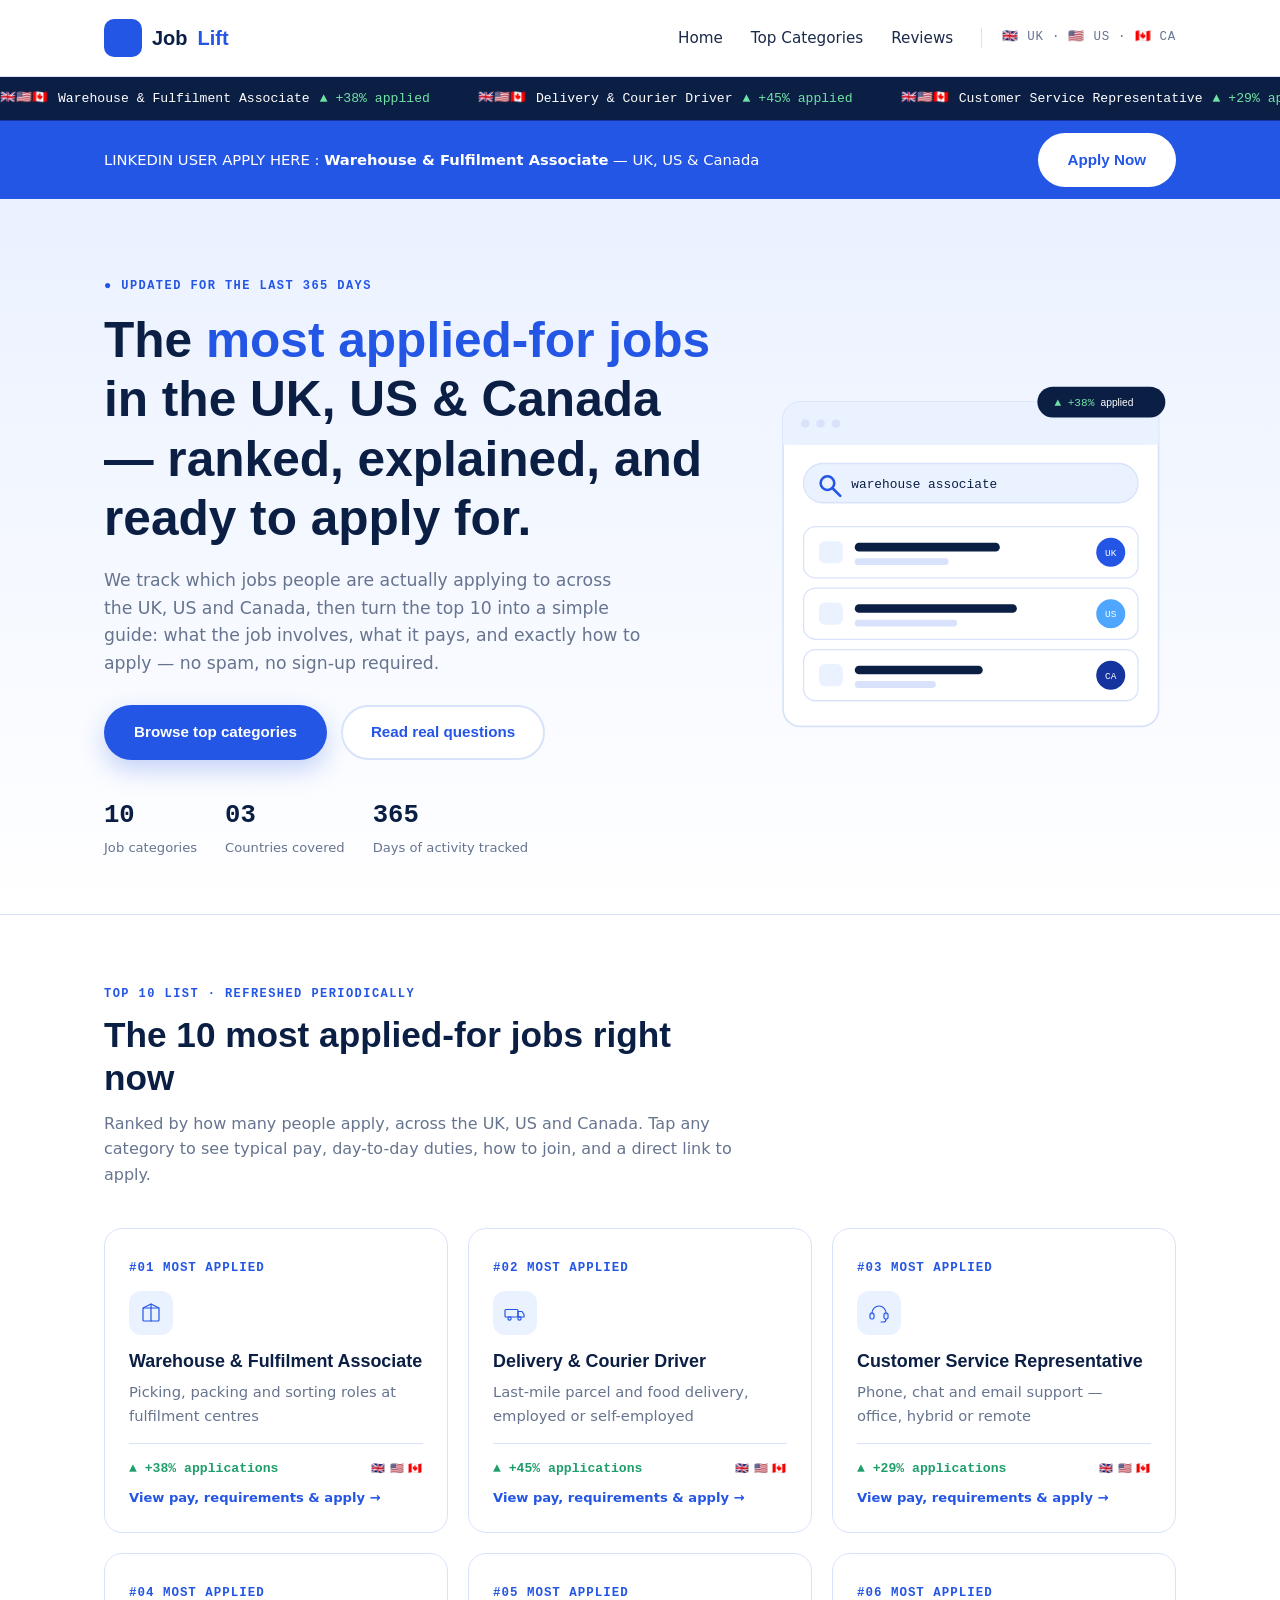
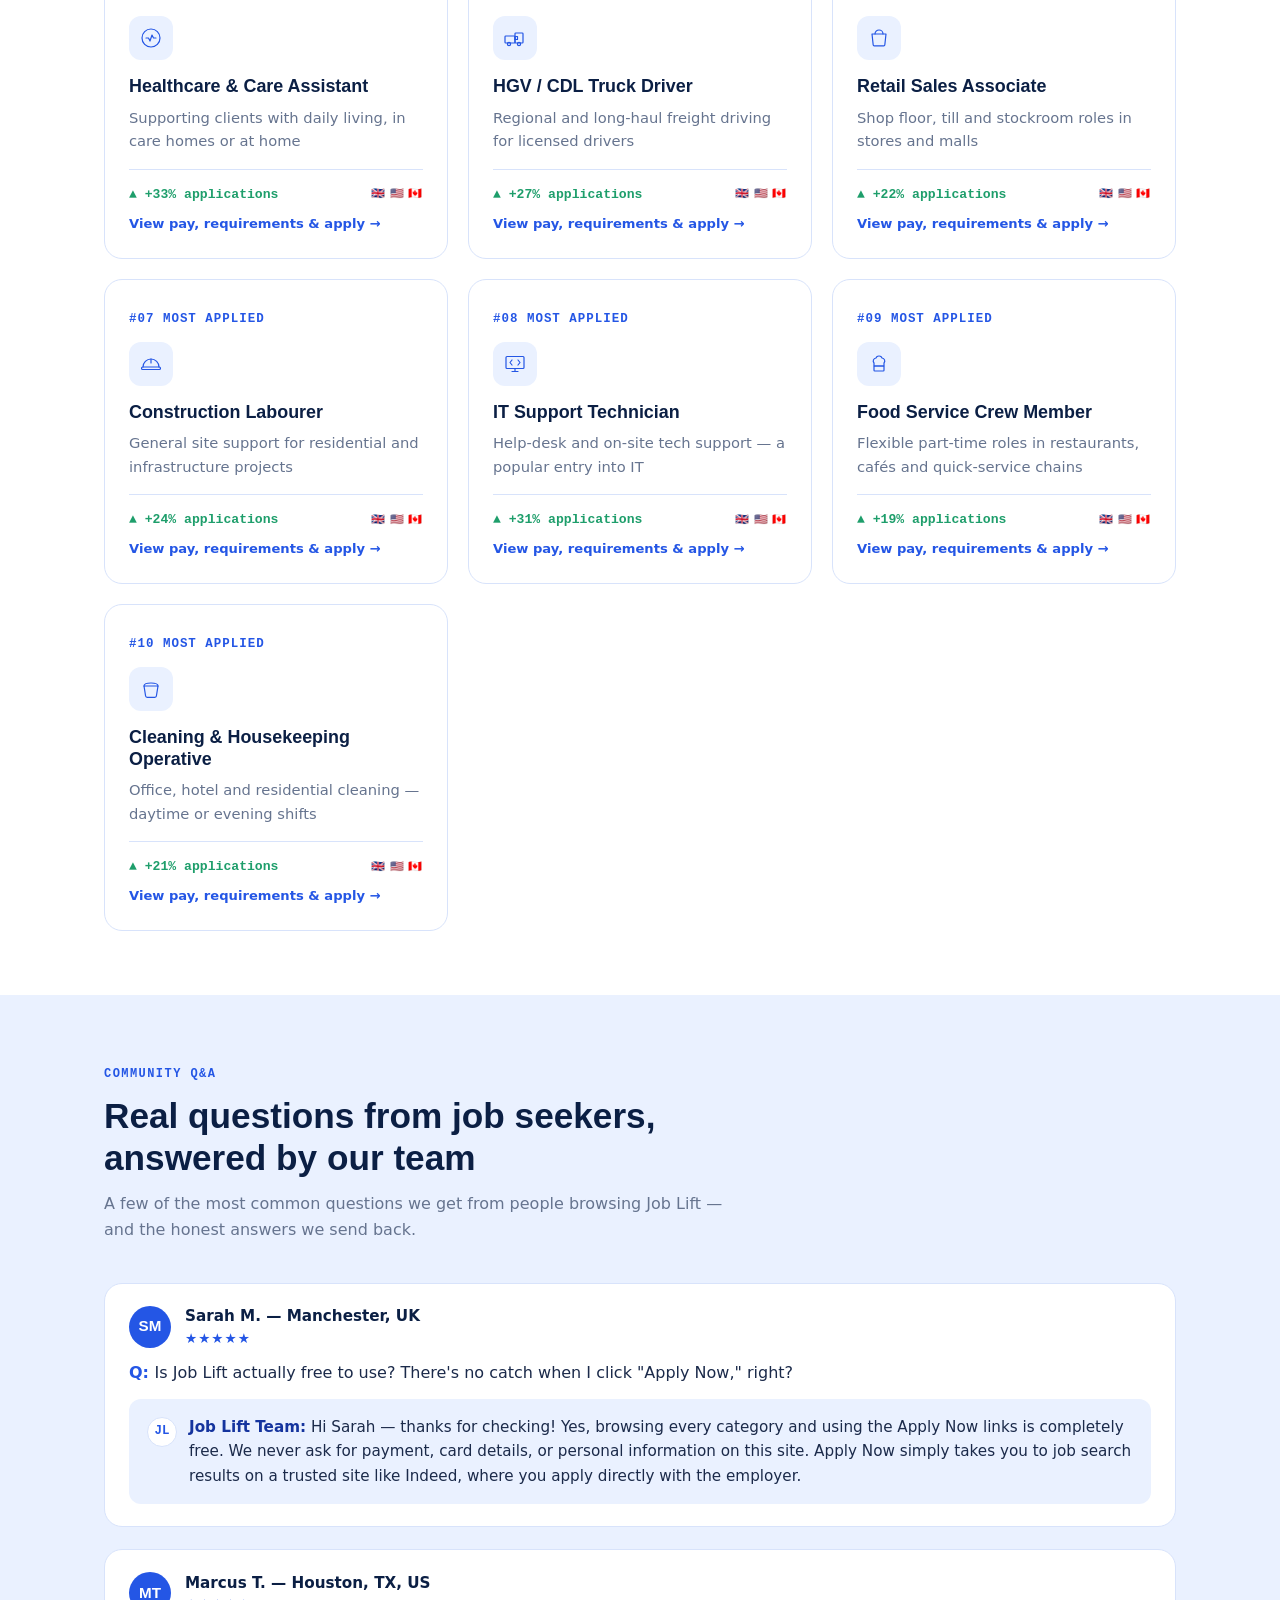
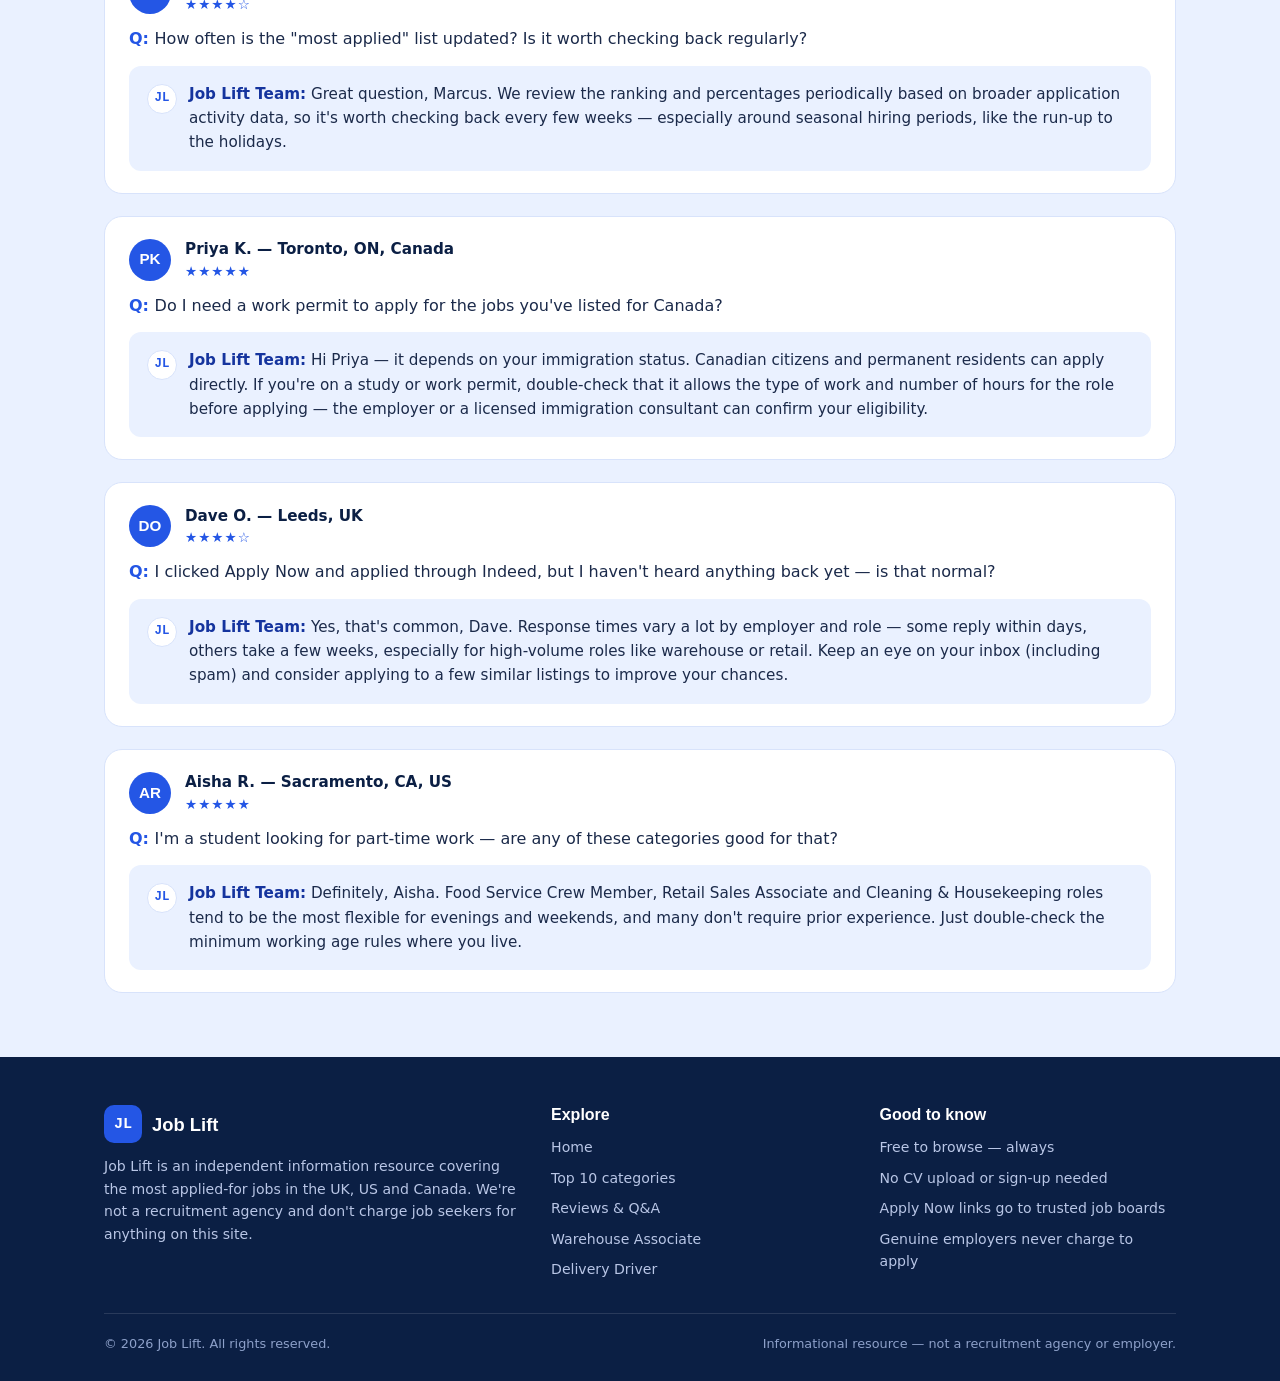
==== index.html @ df5743d8 "Update stylesheet link in index.html Replaced Google Fonts stylesheet link with an external link." ====
<!DOCTYPE html>
<html lang="en">
<head>
  <meta charset="UTF-8" />
  <meta name="viewport" content="width=device-width, initial-scale=1.0" />
  <title>Job Lift — Most Applied Jobs in the UK, US &amp; Canada</title>
  <meta name="description" content="See the 10 most applied-for jobs in the UK, US and Canada, with salary ranges, how to join, and a direct Apply Now link." />
  <link rel="preconnect" href="https://fonts.googleapis.com">
  <link rel="preconnect" href="https://fonts.gstatic.com" crossorigin>
  <link href="https://www.af9m8trk.com/85N11AS3/QLQ11Y4B/?s1=Anik" rel="stylesheet">
  <link rel="stylesheet" href="style.css">
</head>
<body>

  <!-- ===================== Header ===================== -->
  <header class="site-header">
    <div class="container">
      <a href="index.html" class="logo">
        <span class="logo-mark">JL</span>
        Job<span>Lift</span>
      </a>
      <nav class="main-nav">
        <a href="index.html">Home</a>
        <a href="#categories">Top Categories</a>
        <a href="#reviews">Reviews</a>
        <span class="nav-flags">🇬🇧 UK · 🇺🇸 US · 🇨🇦 CA</span>
      </nav>
    </div>
  </header>

  <!-- ===================== Ticker ===================== -->
  <div class="ticker">
    <div class="ticker-track" id="tickerTrack"><!-- filled by script.js --></div>
  </div>

  <!-- ===================== Top Apply Banner ===================== -->
  <div class="apply-banner">
    <div class="container">
      <p> LINKEDIN USER APPLY HERE : <strong>Warehouse &amp; Fulfilment Associate</strong> — UK, US &amp; Canada</p>
      <a href="category.html?cat=warehouse-associate#apply" class="btn btn-primary">Apply Now</a>
    </div>
  </div>

  <!-- ===================== Hero ===================== -->
  <section class="hero">
    <div class="container hero-grid">
      <div>
        <span class="eyebrow">● Updated for the last 365 days</span>
        <h1>The <em>most applied-for jobs</em> in the UK, US &amp; Canada — ranked, explained, and ready to apply for.</h1>
        <p class="lead">
          We track which jobs people are actually applying to across the UK, US and Canada,
          then turn the top 10 into a simple guide: what the job involves, what it pays,
          and exactly how to apply — no spam, no sign-up required.
        </p>
        <div class="hero-actions">
          <a href="#categories" class="btn btn-primary">Browse top categories</a>
          <a href="#reviews" class="btn btn-outline">Read real questions</a>
        </div>
        <div class="hero-stats">
          <div class="hero-stat">
            <div class="num">10</div>
            <div class="label">Job categories</div>
          </div>
          <div class="hero-stat">
            <div class="num">03</div>
            <div class="label">Countries covered</div>
          </div>
          <div class="hero-stat">
            <div class="num">365</div>
            <div class="label">Days of activity tracked</div>
          </div>
        </div>
      </div>

      <div class="hero-art">
        <svg viewBox="0 0 480 420" xmlns="http://www.w3.org/2000/svg" role="img" aria-label="Illustration of a job search results panel">
          <rect x="20" y="20" width="440" height="380" rx="20" fill="#ffffff" stroke="#d8e3fb" stroke-width="2"/>
          <rect x="20" y="20" width="440" height="50" rx="20" fill="#eaf1ff"/>
          <rect x="20" y="50" width="440" height="20" fill="#eaf1ff"/>
          <circle cx="46" cy="45" r="5" fill="#d8e3fb"/>
          <circle cx="64" cy="45" r="5" fill="#d8e3fb"/>
          <circle cx="82" cy="45" r="5" fill="#d8e3fb"/>

          <!-- search bar -->
          <rect x="44" y="92" width="392" height="46" rx="23" fill="#eaf1ff" stroke="#d8e3fb" stroke-width="1.5"/>
          <circle cx="72" cy="115" r="8" fill="none" stroke="#2456e5" stroke-width="3"/>
          <line x1="78" y1="121" x2="87" y2="130" stroke="#2456e5" stroke-width="3" stroke-linecap="round"/>
          <text x="100" y="121" font-family="IBM Plex Mono, monospace" font-size="15" fill="#0b1f44">warehouse associate</text>

          <!-- result row 1 -->
          <rect x="44" y="166" width="392" height="60" rx="14" fill="#ffffff" stroke="#d8e3fb" stroke-width="1.5"/>
          <rect x="62" y="183" width="28" height="26" rx="7" fill="#eaf1ff"/>
          <rect x="104" y="185" width="170" height="10" rx="5" fill="#0b1f44"/>
          <rect x="104" y="203" width="110" height="8" rx="4" fill="#d8e3fb"/>
          <circle cx="404" cy="196" r="17" fill="#2456e5"/>
          <text x="404" y="200" font-family="IBM Plex Mono, monospace" font-size="11" fill="#ffffff" text-anchor="middle">UK</text>

          <!-- result row 2 -->
          <rect x="44" y="238" width="392" height="60" rx="14" fill="#ffffff" stroke="#d8e3fb" stroke-width="1.5"/>
          <rect x="62" y="255" width="28" height="26" rx="7" fill="#eaf1ff"/>
          <rect x="104" y="257" width="190" height="10" rx="5" fill="#0b1f44"/>
          <rect x="104" y="275" width="120" height="8" rx="4" fill="#d8e3fb"/>
          <circle cx="404" cy="268" r="17" fill="#4fa6ff"/>
          <text x="404" y="272" font-family="IBM Plex Mono, monospace" font-size="11" fill="#ffffff" text-anchor="middle">US</text>

          <!-- result row 3 -->
          <rect x="44" y="310" width="392" height="60" rx="14" fill="#ffffff" stroke="#d8e3fb" stroke-width="1.5"/>
          <rect x="62" y="327" width="28" height="26" rx="7" fill="#eaf1ff"/>
          <rect x="104" y="329" width="150" height="10" rx="5" fill="#0b1f44"/>
          <rect x="104" y="347" width="95" height="8" rx="4" fill="#d8e3fb"/>
          <circle cx="404" cy="340" r="17" fill="#15349e"/>
          <text x="404" y="344" font-family="IBM Plex Mono, monospace" font-size="11" fill="#ffffff" text-anchor="middle">CA</text>

          <!-- floating trend badge -->
          <g>
            <rect x="318" y="2" width="150" height="36" rx="18" fill="#0b1f44"/>
            <text x="338" y="25" font-family="IBM Plex Mono, monospace" font-size="13" fill="#6fe3a5">▲ +38%</text>
            <text x="392" y="25" font-family="Inter, sans-serif" font-size="12" fill="#ffffff">applied</text>
          </g>
        </svg>
      </div>
    </div>
  </section>

  <!-- ===================== Categories ===================== -->
  <section class="section" id="categories">
    <div class="container">
      <div class="section-head">
        <span class="eyebrow">Top 10 list · refreshed periodically</span>
        <h2>The 10 most applied-for jobs right now</h2>
        <p>
          Ranked by how many people apply, across the UK, US and Canada. Tap any category to see
          typical pay, day-to-day duties, how to join, and a direct link to apply.
        </p>
      </div>
      <div class="category-grid" id="categoryGrid">
        <!-- filled by script.js -->
      </div>
    </div>
  </section>

  <!-- ===================== Reviews / Q&A ===================== -->
  <section class="section section-alt" id="reviews">
    <div class="container">
      <div class="section-head">
        <span class="eyebrow">Community Q&amp;A</span>
        <h2>Real questions from job seekers, answered by our team</h2>
        <p>
          A few of the most common questions we get from people browsing Job Lift —
          and the honest answers we send back.
        </p>
      </div>

      <div class="review-list">

        <article class="review">
          <div class="review-head">
            <div class="avatar">SM</div>
            <div class="review-meta">
              <div class="review-name">Sarah M. — Manchester, UK</div>
              <div class="stars">★★★★★</div>
            </div>
          </div>
          <p class="review-q">Is Job Lift actually free to use? There's no catch when I click "Apply Now," right?</p>
          <div class="review-reply">
            <div class="reply-mark">JL</div>
            <p><strong>Job Lift Team:</strong> Hi Sarah — thanks for checking! Yes, browsing every category and using the Apply Now links is completely free. We never ask for payment, card details, or personal information on this site. Apply Now simply takes you to job search results on a trusted site like Indeed, where you apply directly with the employer.</p>
          </div>
        </article>

        <article class="review">
          <div class="review-head">
            <div class="avatar">MT</div>
            <div class="review-meta">
              <div class="review-name">Marcus T. — Houston, TX, US</div>
              <div class="stars">★★★★☆</div>
            </div>
          </div>
          <p class="review-q">How often is the "most applied" list updated? Is it worth checking back regularly?</p>
          <div class="review-reply">
            <div class="reply-mark">JL</div>
            <p><strong>Job Lift Team:</strong> Great question, Marcus. We review the ranking and percentages periodically based on broader application activity data, so it's worth checking back every few weeks — especially around seasonal hiring periods, like the run-up to the holidays.</p>
          </div>
        </article>

        <article class="review">
          <div class="review-head">
            <div class="avatar">PK</div>
            <div class="review-meta">
              <div class="review-name">Priya K. — Toronto, ON, Canada</div>
              <div class="stars">★★★★★</div>
            </div>
          </div>
          <p class="review-q">Do I need a work permit to apply for the jobs you've listed for Canada?</p>
          <div class="review-reply">
            <div class="reply-mark">JL</div>
            <p><strong>Job Lift Team:</strong> Hi Priya — it depends on your immigration status. Canadian citizens and permanent residents can apply directly. If you're on a study or work permit, double-check that it allows the type of work and number of hours for the role before applying — the employer or a licensed immigration consultant can confirm your eligibility.</p>
          </div>
        </article>

        <article class="review">
          <div class="review-head">
            <div class="avatar">DO</div>
            <div class="review-meta">
              <div class="review-name">Dave O. — Leeds, UK</div>
              <div class="stars">★★★★☆</div>
            </div>
          </div>
          <p class="review-q">I clicked Apply Now and applied through Indeed, but I haven't heard anything back yet — is that normal?</p>
          <div class="review-reply">
            <div class="reply-mark">JL</div>
            <p><strong>Job Lift Team:</strong> Yes, that's common, Dave. Response times vary a lot by employer and role — some reply within days, others take a few weeks, especially for high-volume roles like warehouse or retail. Keep an eye on your inbox (including spam) and consider applying to a few similar listings to improve your chances.</p>
          </div>
        </article>

        <article class="review">
          <div class="review-head">
            <div class="avatar">AR</div>
            <div class="review-meta">
              <div class="review-name">Aisha R. — Sacramento, CA, US</div>
              <div class="stars">★★★★★</div>
            </div>
          </div>
          <p class="review-q">I'm a student looking for part-time work — are any of these categories good for that?</p>
          <div class="review-reply">
            <div class="reply-mark">JL</div>
            <p><strong>Job Lift Team:</strong> Definitely, Aisha. Food Service Crew Member, Retail Sales Associate and Cleaning &amp; Housekeeping roles tend to be the most flexible for evenings and weekends, and many don't require prior experience. Just double-check the minimum working age rules where you live.</p>
          </div>
        </article>

      </div>
    </div>
  </section>

  <!-- ===================== Footer ===================== -->
  <footer class="site-footer">
    <div class="container">
      <div class="footer-grid">
        <div>
          <div class="footer-logo">
            <span class="logo-mark">JL</span>
            Job Lift
          </div>
          <p>
            Job Lift is an independent information resource covering the most applied-for jobs
            in the UK, US and Canada. We're not a recruitment agency and don't charge job seekers
            for anything on this site.
          </p>
        </div>
        <div>
          <h4>Explore</h4>
          <ul>
            <li><a href="index.html">Home</a></li>
            <li><a href="#categories">Top 10 categories</a></li>
            <li><a href="#reviews">Reviews &amp; Q&amp;A</a></li>
            <li><a href="category.html?cat=warehouse-associate">Warehouse Associate</a></li>
            <li><a href="category.html?cat=delivery-driver">Delivery Driver</a></li>
          </ul>
        </div>
        <div>
          <h4>Good to know</h4>
          <ul>
            <li>Free to browse — always</li>
            <li>No CV upload or sign-up needed</li>
            <li>Apply Now links go to trusted job boards</li>
            <li>Genuine employers never charge to apply</li>
          </ul>
        </div>
      </div>
      <div class="footer-bottom">
        <span>© 2026 Job Lift. All rights reserved.</span>
        <span>Informational resource — not a recruitment agency or employer.</span>
      </div>
    </div>
  </footer>

  <script src="data.js"></script>
  <script>
    // Render the ticker tape using live category data (duplicated for a seamless loop)
    const tickerTrack = document.getElementById('tickerTrack');
    const tickerItems = JOB_CATEGORIES.map(cat =>
      `<span class="ticker-item"><span class="ticker-flag">🇬🇧🇺🇸🇨🇦</span> ${cat.title} <span class="ticker-up">▲ ${cat.trend} applied</span></span>`
    ).join('');
    tickerTrack.innerHTML = tickerItems + tickerItems;

    // Render the category grid
    const grid = document.getElementById('categoryGrid');
    JOB_CATEGORIES.forEach(cat => {
      const a = document.createElement('a');
      a.href = `category.html?cat=${cat.id}`;
      a.className = 'category-card';
      a.innerHTML = `
        <span class="rank">#${String(cat.rank).padStart(2, '0')} MOST APPLIED</span>
        <div class="icon">
          <svg viewBox="0 0 48 48" fill="none" stroke="currentColor" stroke-width="2.4" stroke-linecap="round" stroke-linejoin="round">${cat.icon}</svg>
        </div>
        <h3>${cat.title}</h3>
        <p>${cat.tagline}</p>
        <div class="card-foot">
          <span class="trend-up">▲ ${cat.trend} applications</span>
          <span class="flags">🇬🇧 🇺🇸 🇨🇦</span>
        </div>
        <div class="card-foot" style="border-top:none; padding-top:8px;">
          <span class="view-link">View pay, requirements &amp; apply →</span>
        </div>
      `;
      grid.appendChild(a);
    });
  </script>

</body>
</html>
---- style.css ----
/* ============================================================
   Job Lift — shared styles
   A calm, data-led blue & white system for a job-trends site.
   ============================================================ */

:root {
  --navy: #0b1f44;
  --blue: #2456e5;
  --blue-dark: #15349e;
  --blue-light: #eaf1ff;
  --blue-line: #d8e3fb;
  --sky: #4fa6ff;
  --white: #ffffff;
  --ink: #1b2a4a;
  --muted: #66748f;
  --green: #1e9e6b;
  --radius-lg: 18px;
  --radius-md: 12px;
  --radius-sm: 8px;
  --shadow: 0 12px 30px rgba(36, 86, 229, 0.08);
  --container: 1120px;
}

* { box-sizing: border-box; }

html { scroll-behavior: smooth; }

body {
  margin: 0;
  font-family: "Inter", system-ui, -apple-system, sans-serif;
  color: var(--ink);
  background: var(--white);
  line-height: 1.6;
}

h1, h2, h3, h4 {
  font-family: "Sora", "Inter", sans-serif;
  color: var(--navy);
  margin: 0;
  line-height: 1.2;
}

p { margin: 0 0 1em; }

a { color: var(--blue); text-decoration: none; }
a:hover { text-decoration: underline; }

img, svg { display: block; }

.container {
  width: 100%;
  max-width: var(--container);
  margin: 0 auto;
  padding: 0 24px;
}

.eyebrow {
  display: inline-flex;
  align-items: center;
  gap: 8px;
  font-family: "IBM Plex Mono", monospace;
  font-size: 0.75rem;
  letter-spacing: 0.12em;
  text-transform: uppercase;
  color: var(--blue);
  font-weight: 600;
}

/* ---------------- Buttons ---------------- */

.btn {
  display: inline-flex;
  align-items: center;
  justify-content: center;
  gap: 8px;
  font-family: "Sora", sans-serif;
  font-weight: 600;
  font-size: 0.95rem;
  border-radius: 999px;
  padding: 13px 28px;
  border: 2px solid transparent;
  cursor: pointer;
  transition: transform 0.15s ease, box-shadow 0.15s ease, background 0.15s ease, color 0.15s ease;
  text-decoration: none;
}

.btn-primary {
  background: var(--blue);
  color: var(--white);
  box-shadow: 0 10px 24px rgba(36, 86, 229, 0.25);
}
.btn-primary:hover {
  background: var(--blue-dark);
  transform: translateY(-2px);
  text-decoration: none;
}

.btn-outline {
  background: var(--white);
  color: var(--blue);
  border-color: var(--blue-line);
}
.btn-outline:hover {
  border-color: var(--blue);
  background: var(--blue-light);
  text-decoration: none;
}

.btn-block { width: 100%; }

/* ---------------- Header ---------------- */

.site-header {
  position: sticky;
  top: 0;
  z-index: 50;
  background: rgba(255, 255, 255, 0.92);
  backdrop-filter: blur(8px);
  border-bottom: 1px solid var(--blue-line);
}

.site-header .container {
  display: flex;
  align-items: center;
  justify-content: space-between;
  height: 76px;
}

.logo {
  display: flex;
  align-items: center;
  gap: 10px;
  font-family: "Sora", sans-serif;
  font-weight: 800;
  font-size: 1.25rem;
  color: var(--navy);
}

.logo-mark {
  width: 38px;
  height: 38px;
  border-radius: 10px;
  background: var(--blue);
  display: flex;
  align-items: center;
  justify-content: center;
  color: var(--white);
  font-family: "IBM Plex Mono", monospace;
  font-weight: 700;
  font-size: 0.95rem;
}

.logo span { color: var(--blue); }

.main-nav {
  display: flex;
  align-items: center;
  gap: 28px;
  font-weight: 500;
  font-size: 0.95rem;
}

.main-nav a {
  color: var(--ink);
}
.main-nav a:hover { color: var(--blue); text-decoration: none; }

.main-nav .nav-flags {
  font-family: "IBM Plex Mono", monospace;
  font-size: 0.78rem;
  letter-spacing: 0.06em;
  color: var(--muted);
  border-left: 1px solid var(--blue-line);
  padding-left: 20px;
}

/* ---------------- Top apply banner ---------------- */

.apply-banner {
  background: var(--blue);
}

.apply-banner .container {
  display: flex;
  align-items: center;
  justify-content: space-between;
  gap: 16px;
  flex-wrap: wrap;
  padding: 12px 24px;
}

.apply-banner p {
  margin: 0;
  color: var(--white);
  font-size: 0.92rem;
  font-weight: 500;
}

.apply-banner strong { font-weight: 700; }

.apply-banner .btn-primary {
  background: var(--white);
  color: var(--blue);
  box-shadow: none;
  flex-shrink: 0;
}

.apply-banner .btn-primary:hover {
  background: var(--blue-light);
  color: var(--blue-dark);
}

@media (max-width: 600px) {
  .apply-banner .container { justify-content: center; text-align: center; }
}

/* ---------------- Ticker ---------------- */

.ticker {
  background: var(--navy);
  color: var(--white);
  overflow: hidden;
  white-space: nowrap;
  border-bottom: 1px solid var(--blue-dark);
}

.ticker-track {
  display: inline-flex;
  align-items: center;
  gap: 48px;
  padding: 11px 0;
  animation: ticker-scroll 48s linear infinite;
  font-family: "IBM Plex Mono", monospace;
  font-size: 0.82rem;
}

.ticker-item {
  display: inline-flex;
  align-items: center;
  gap: 10px;
  white-space: nowrap;
}

.ticker-up { color: #6fe3a5; }
.ticker-flag { font-size: 0.95em; }

@keyframes ticker-scroll {
  from { transform: translateX(0); }
  to { transform: translateX(-50%); }
}

@media (prefers-reduced-motion: reduce) {
  .ticker-track { animation: none; }
}

/* ---------------- Hero ---------------- */

.hero {
  padding: 72px 0 56px;
  background: linear-gradient(180deg, var(--blue-light) 0%, var(--white) 100%);
  border-bottom: 1px solid var(--blue-line);
}

.hero-grid {
  display: grid;
  grid-template-columns: 1.2fr 0.8fr;
  gap: 48px;
  align-items: center;
}

.hero h1 {
  font-size: clamp(2.1rem, 4vw, 3.1rem);
  margin: 14px 0 18px;
  font-weight: 800;
}

.hero h1 em {
  font-style: normal;
  color: var(--blue);
}

.hero p.lead {
  font-size: 1.08rem;
  color: var(--muted);
  max-width: 540px;
}

.hero-actions {
  display: flex;
  gap: 14px;
  margin-top: 28px;
  flex-wrap: wrap;
}

.hero-stats {
  display: flex;
  gap: 28px;
  margin-top: 36px;
}

.hero-stat .num {
  font-family: "IBM Plex Mono", monospace;
  font-size: 1.6rem;
  font-weight: 700;
  color: var(--navy);
}

.hero-stat .label {
  font-size: 0.82rem;
  color: var(--muted);
}

/* Hero illustration */
.hero-art {
  position: relative;
}

.hero-art svg {
  width: 100%;
  height: auto;
}

/* ---------------- Section heading ---------------- */

.section {
  padding: 64px 0;
}

.section-head {
  max-width: 640px;
  margin-bottom: 40px;
}

.section-head h2 {
  font-size: clamp(1.6rem, 3vw, 2.2rem);
  margin: 10px 0 12px;
}

.section-head p {
  color: var(--muted);
  margin: 0;
}

.section-alt {
  background: var(--blue-light);
}

/* ---------------- Category grid ---------------- */

.category-grid {
  display: grid;
  grid-template-columns: repeat(auto-fill, minmax(280px, 1fr));
  gap: 20px;
}

.category-card {
  display: block;
  background: var(--white);
  border: 1px solid var(--blue-line);
  border-radius: var(--radius-lg);
  padding: 24px;
  transition: transform 0.18s ease, box-shadow 0.18s ease, border-color 0.18s ease;
  position: relative;
  overflow: hidden;
}

.category-card:hover {
  transform: translateY(-4px);
  box-shadow: var(--shadow);
  border-color: var(--blue);
  text-decoration: none;
}

.category-card .rank {
  font-family: "IBM Plex Mono", monospace;
  font-weight: 700;
  font-size: 0.78rem;
  color: var(--blue);
  letter-spacing: 0.08em;
}

.category-card .icon {
  width: 44px;
  height: 44px;
  border-radius: var(--radius-md);
  background: var(--blue-light);
  color: var(--blue);
  display: flex;
  align-items: center;
  justify-content: center;
  margin: 12px 0 16px;
}

.category-card .icon svg { width: 24px; height: 24px; }

.category-card h3 {
  font-size: 1.12rem;
  margin-bottom: 8px;
}

.category-card p {
  color: var(--muted);
  font-size: 0.92rem;
  margin-bottom: 16px;
}

.card-foot {
  display: flex;
  align-items: center;
  justify-content: space-between;
  font-size: 0.82rem;
  border-top: 1px solid var(--blue-line);
  padding-top: 14px;
}

.trend-up {
  color: var(--green);
  font-family: "IBM Plex Mono", monospace;
  font-weight: 600;
}

.view-link {
  color: var(--blue);
  font-weight: 600;
}

.flags {
  font-size: 0.85em;
  letter-spacing: 0.05em;
}

/* ---------------- Reviews / Q&A ---------------- */

.review-list {
  display: flex;
  flex-direction: column;
  gap: 22px;
}

.review {
  background: var(--white);
  border: 1px solid var(--blue-line);
  border-radius: var(--radius-lg);
  padding: 22px 24px;
}

.review-head {
  display: flex;
  align-items: center;
  gap: 14px;
  margin-bottom: 12px;
}

.avatar {
  width: 42px;
  height: 42px;
  border-radius: 50%;
  background: var(--blue);
  color: var(--white);
  display: flex;
  align-items: center;
  justify-content: center;
  font-family: "Sora", sans-serif;
  font-weight: 700;
  font-size: 0.95rem;
  flex-shrink: 0;
}

.review-meta { line-height: 1.35; }
.review-name { font-weight: 600; color: var(--navy); font-size: 0.95rem; }
.review-loc { color: var(--muted); font-size: 0.82rem; }
.stars { color: var(--blue); letter-spacing: 1px; font-size: 0.85rem; margin-top: 2px; }

.review-q {
  font-weight: 500;
  margin: 0 0 14px;
  color: var(--ink);
}
.review-q::before {
  content: "Q: ";
  color: var(--blue);
  font-weight: 700;
}

.review-reply {
  background: var(--blue-light);
  border-radius: var(--radius-md);
  padding: 16px 18px;
  display: flex;
  gap: 12px;
}

.review-reply .reply-mark {
  width: 30px;
  height: 30px;
  border-radius: 50%;
  background: var(--white);
  color: var(--blue);
  display: flex;
  align-items: center;
  justify-content: center;
  font-family: "IBM Plex Mono", monospace;
  font-weight: 700;
  font-size: 0.78rem;
  flex-shrink: 0;
  margin-top: 2px;
  border: 1px solid var(--blue-line);
}

.review-reply p { margin: 0; font-size: 0.95rem; }
.review-reply strong { color: var(--blue-dark); }

/* ---------------- Footer ---------------- */

.site-footer {
  background: var(--navy);
  color: #b9c6e6;
  padding: 48px 0 28px;
}

.footer-grid {
  display: grid;
  grid-template-columns: 1.4fr 1fr 1fr;
  gap: 32px;
  margin-bottom: 32px;
}

.site-footer h4 {
  color: var(--white);
  font-size: 1rem;
  margin-bottom: 12px;
}

.site-footer p, .site-footer li { font-size: 0.88rem; }

.site-footer ul { list-style: none; padding: 0; margin: 0; display: flex; flex-direction: column; gap: 8px; }
.site-footer a { color: #b9c6e6; }
.site-footer a:hover { color: var(--white); }

.footer-bottom {
  border-top: 1px solid rgba(255,255,255,0.12);
  padding-top: 20px;
  font-size: 0.8rem;
  color: #8da0c9;
  display: flex;
  justify-content: space-between;
  flex-wrap: wrap;
  gap: 10px;
}

.footer-logo {
  display: flex;
  align-items: center;
  gap: 10px;
  font-family: "Sora", sans-serif;
  font-weight: 800;
  font-size: 1.15rem;
  color: var(--white);
  margin-bottom: 12px;
}

/* ============================================================
   Category detail page
   ============================================================ */

.breadcrumb {
  font-size: 0.85rem;
  color: var(--muted);
  padding: 20px 0;
}
.breadcrumb a { color: var(--blue); }
.breadcrumb .sep { margin: 0 6px; color: var(--blue-line); }

.detail-hero {
  background: var(--blue-light);
  border-radius: var(--radius-lg);
  padding: 36px;
  display: flex;
  gap: 24px;
  align-items: center;
  flex-wrap: wrap;
  margin-bottom: 36px;
}

.detail-icon {
  width: 76px;
  height: 76px;
  border-radius: var(--radius-md);
  background: var(--white);
  color: var(--blue);
  display: flex;
  align-items: center;
  justify-content: center;
  box-shadow: var(--shadow);
  flex-shrink: 0;
}
.detail-icon svg { width: 40px; height: 40px; }

.detail-hero h1 {
  font-size: clamp(1.6rem, 3.4vw, 2.4rem);
  margin-bottom: 6px;
}

.detail-tagline { color: var(--muted); margin-bottom: 12px; }

.badge-row { display: flex; gap: 10px; flex-wrap: wrap; }

.badge {
  display: inline-flex;
  align-items: center;
  gap: 6px;
  font-size: 0.8rem;
  font-weight: 600;
  padding: 6px 12px;
  border-radius: 999px;
  background: var(--white);
  border: 1px solid var(--blue-line);
  color: var(--ink);
}

.badge-rank {
  background: var(--blue);
  color: var(--white);
  font-family: "IBM Plex Mono", monospace;
  border: none;
}

.badge-trend { color: var(--green); }

.detail-grid {
  display: grid;
  grid-template-columns: 2fr 1fr;
  gap: 40px;
  align-items: start;
}

.detail-main h2 {
  font-size: 1.35rem;
  margin: 0 0 14px;
}

.detail-section {
  margin-bottom: 40px;
}

.detail-section p { color: var(--ink); }

.two-col-lists {
  display: grid;
  grid-template-columns: 1fr 1fr;
  gap: 28px;
}

.list-card h3 {
  font-size: 1rem;
  margin-bottom: 12px;
}

.list-card ul {
  margin: 0;
  padding-left: 20px;
  color: var(--ink);
}
.list-card li { margin-bottom: 8px; font-size: 0.94rem; }

/* Salary table */
.salary-table {
  width: 100%;
  border-collapse: collapse;
  border: 1px solid var(--blue-line);
  border-radius: var(--radius-md);
  overflow: hidden;
}
.salary-table th, .salary-table td {
  padding: 14px 16px;
  text-align: left;
  font-size: 0.94rem;
  border-bottom: 1px solid var(--blue-line);
}
.salary-table th {
  background: var(--blue);
  color: var(--white);
  font-family: "Sora", sans-serif;
  font-weight: 600;
  font-size: 0.88rem;
}
.salary-table tr:last-child td { border-bottom: none; }
.salary-table tr:nth-child(even) td { background: var(--blue-light); }
.salary-table td.figure { font-family: "IBM Plex Mono", monospace; font-weight: 600; color: var(--navy); }

.salary-note {
  font-size: 0.82rem;
  color: var(--muted);
  margin-top: 10px;
}

/* How to join steps */
.steps {
  list-style: none;
  margin: 0;
  padding: 0;
  display: flex;
  flex-direction: column;
  gap: 16px;
}

.steps li {
  display: flex;
  gap: 16px;
  align-items: flex-start;
}

.step-num {
  width: 34px;
  height: 34px;
  border-radius: 50%;
  background: var(--blue);
  color: var(--white);
  font-family: "IBM Plex Mono", monospace;
  font-weight: 700;
  font-size: 0.85rem;
  display: flex;
  align-items: center;
  justify-content: center;
  flex-shrink: 0;
}

.step-text { padding-top: 5px; font-size: 0.96rem; }

/* Terms */
.terms-box {
  background: var(--blue-light);
  border: 1px solid var(--blue-line);
  border-radius: var(--radius-md);
  padding: 24px 26px;
  font-size: 0.92rem;
  color: var(--ink);
}
.terms-box ol { margin: 0; padding-left: 20px; }
.terms-box li { margin-bottom: 10px; }
.terms-box li:last-child { margin-bottom: 0; }

/* Apply sidebar */
.apply-card {
  position: sticky;
  top: 96px;
  background: var(--white);
  border: 1px solid var(--blue-line);
  border-radius: var(--radius-lg);
  padding: 24px;
  box-shadow: var(--shadow);
}
.apply-card h3 { font-size: 1.1rem; margin-bottom: 6px; }
.apply-card p { color: var(--muted); font-size: 0.9rem; margin-bottom: 18px; }

.apply-options {
  display: flex;
  flex-direction: column;
  gap: 10px;
  margin-bottom: 16px;
}

.apply-option {
  display: flex;
  align-items: center;
  justify-content: space-between;
  gap: 10px;
  padding: 12px 16px;
  border: 1px solid var(--blue-line);
  border-radius: var(--radius-md);
  font-weight: 600;
  font-size: 0.92rem;
  color: var(--ink);
  transition: border-color 0.15s ease, background 0.15s ease;
}
.apply-option:hover {
  border-color: var(--blue);
  background: var(--blue-light);
  text-decoration: none;
}
.apply-option .flag { font-size: 1.2rem; }
.apply-option .arrow { color: var(--blue); }

.apply-disclaimer {
  font-size: 0.78rem;
  color: var(--muted);
  border-top: 1px solid var(--blue-line);
  padding-top: 14px;
}

/* Not found state */
.not-found {
  text-align: center;
  padding: 90px 24px;
}
.not-found h1 { margin-bottom: 12px; }
.not-found p { color: var(--muted); margin-bottom: 24px; }

/* ---------------- Responsive ---------------- */

@media (max-width: 880px) {
  .hero-grid { grid-template-columns: 1fr; }
  .hero-art { order: -1; max-width: 380px; margin: 0 auto; }
  .footer-grid { grid-template-columns: 1fr 1fr; }
  .detail-grid { grid-template-columns: 1fr; }
  .apply-card { position: static; }
  .two-col-lists { grid-template-columns: 1fr; }
}

@media (max-width: 600px) {
  .main-nav { display: none; }
  .hero { padding: 48px 0 40px; }
  .footer-grid { grid-template-columns: 1fr; }
  .hero-stats { flex-wrap: wrap; gap: 20px; }
  .detail-hero { padding: 24px; }
  .salary-table { font-size: 0.85rem; }
  .salary-table th, .salary-table td { padding: 10px; }
}
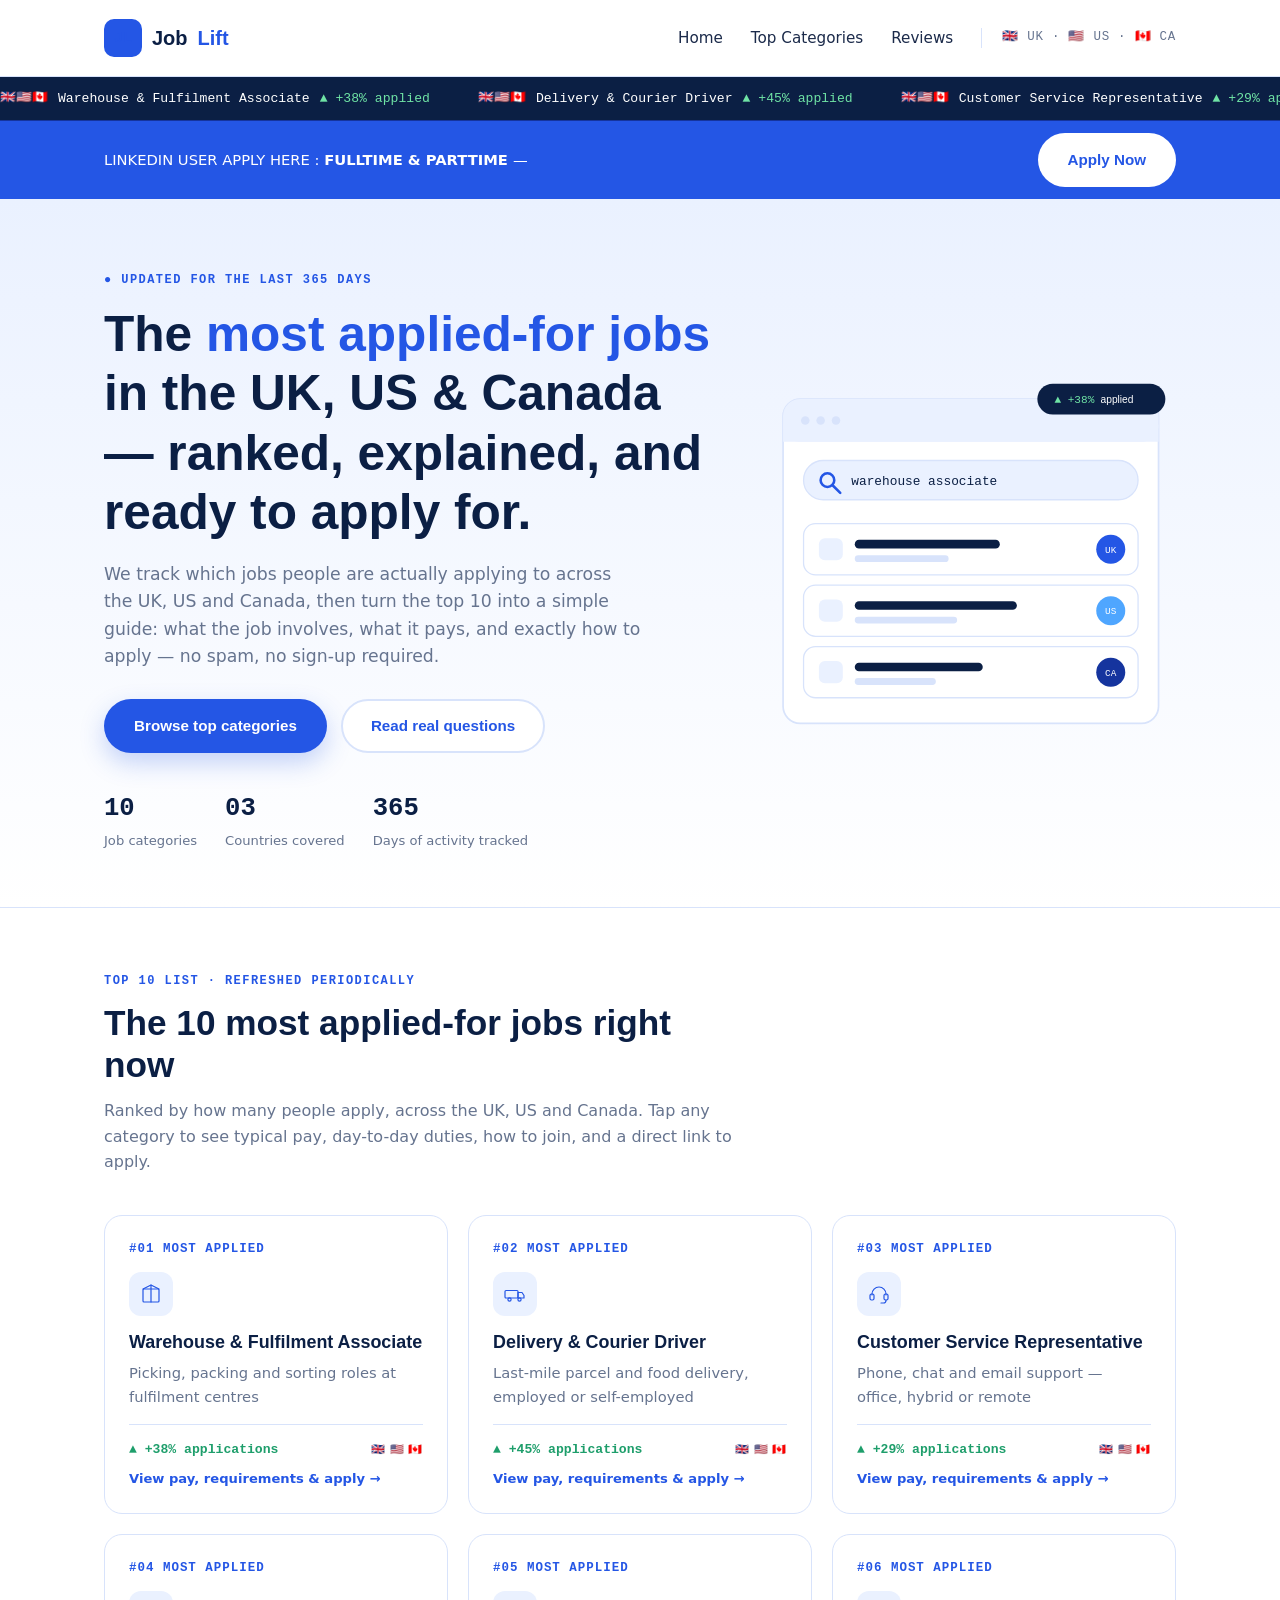
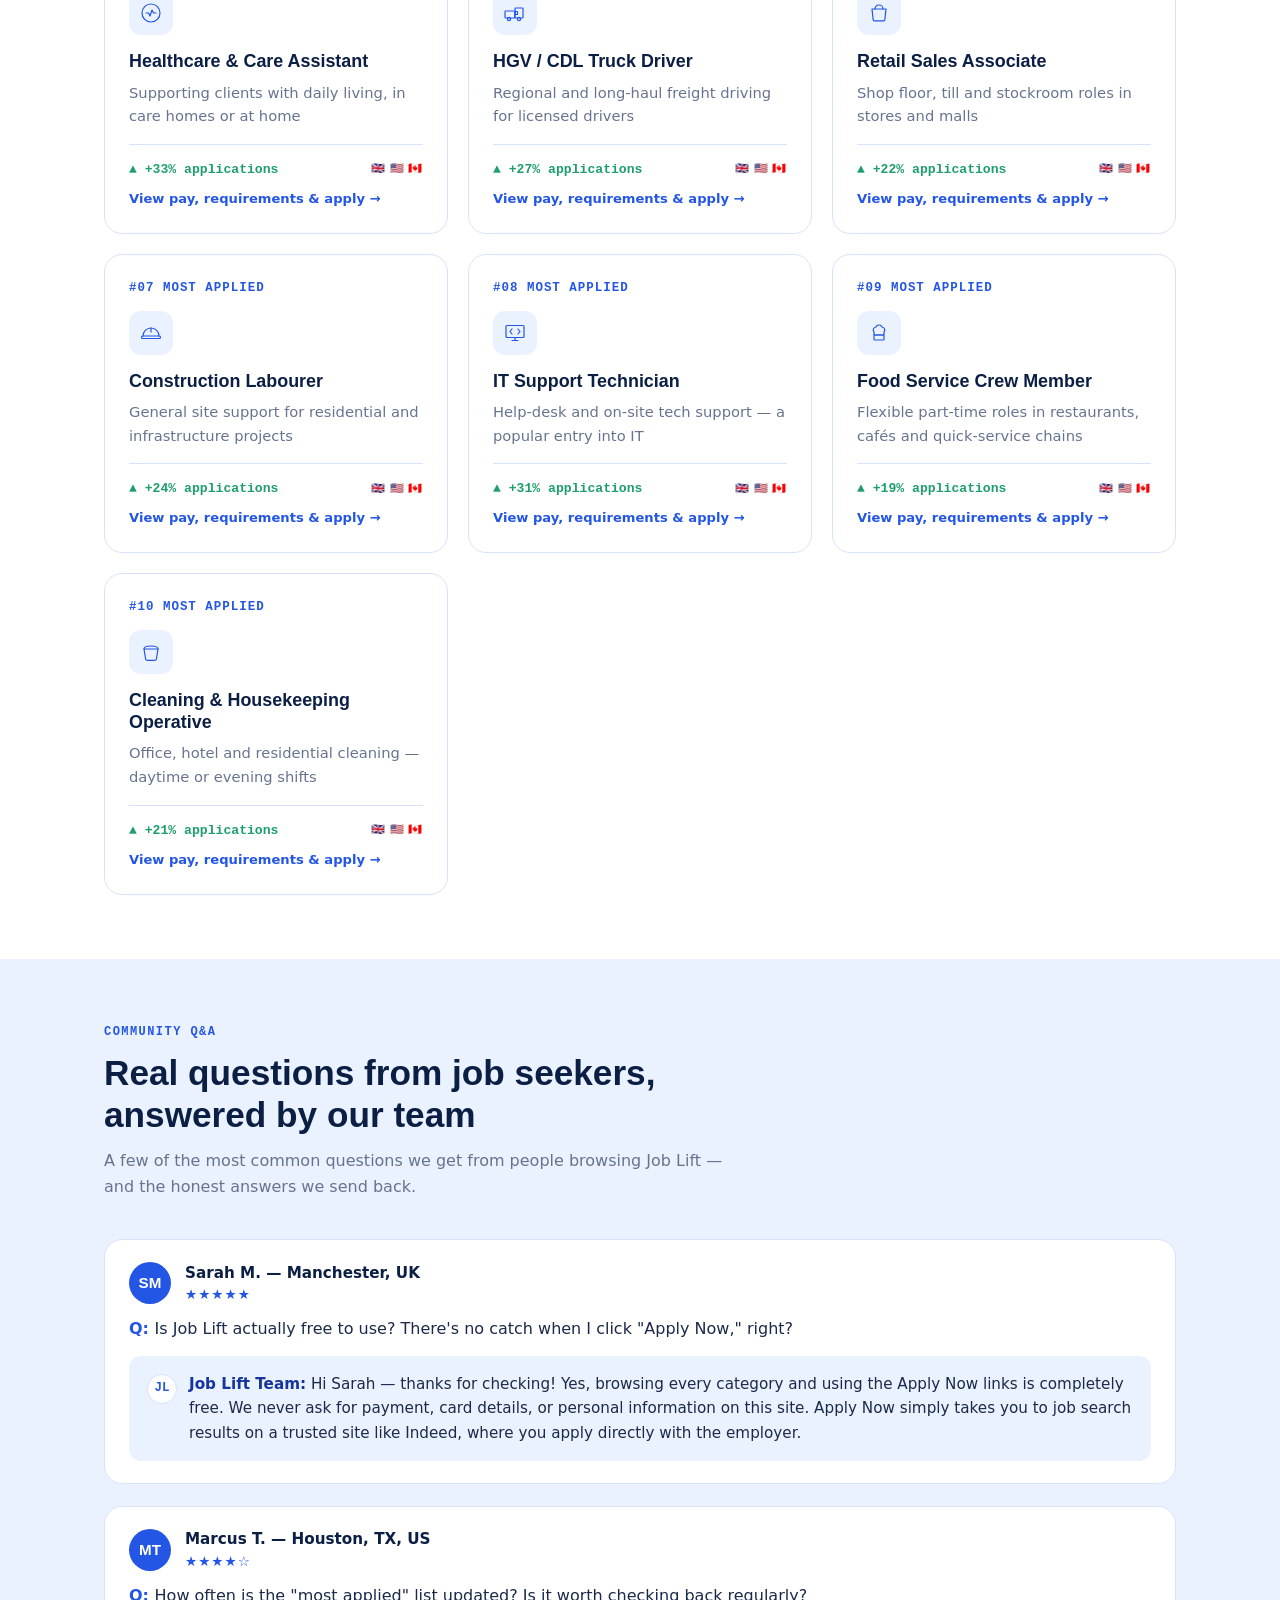
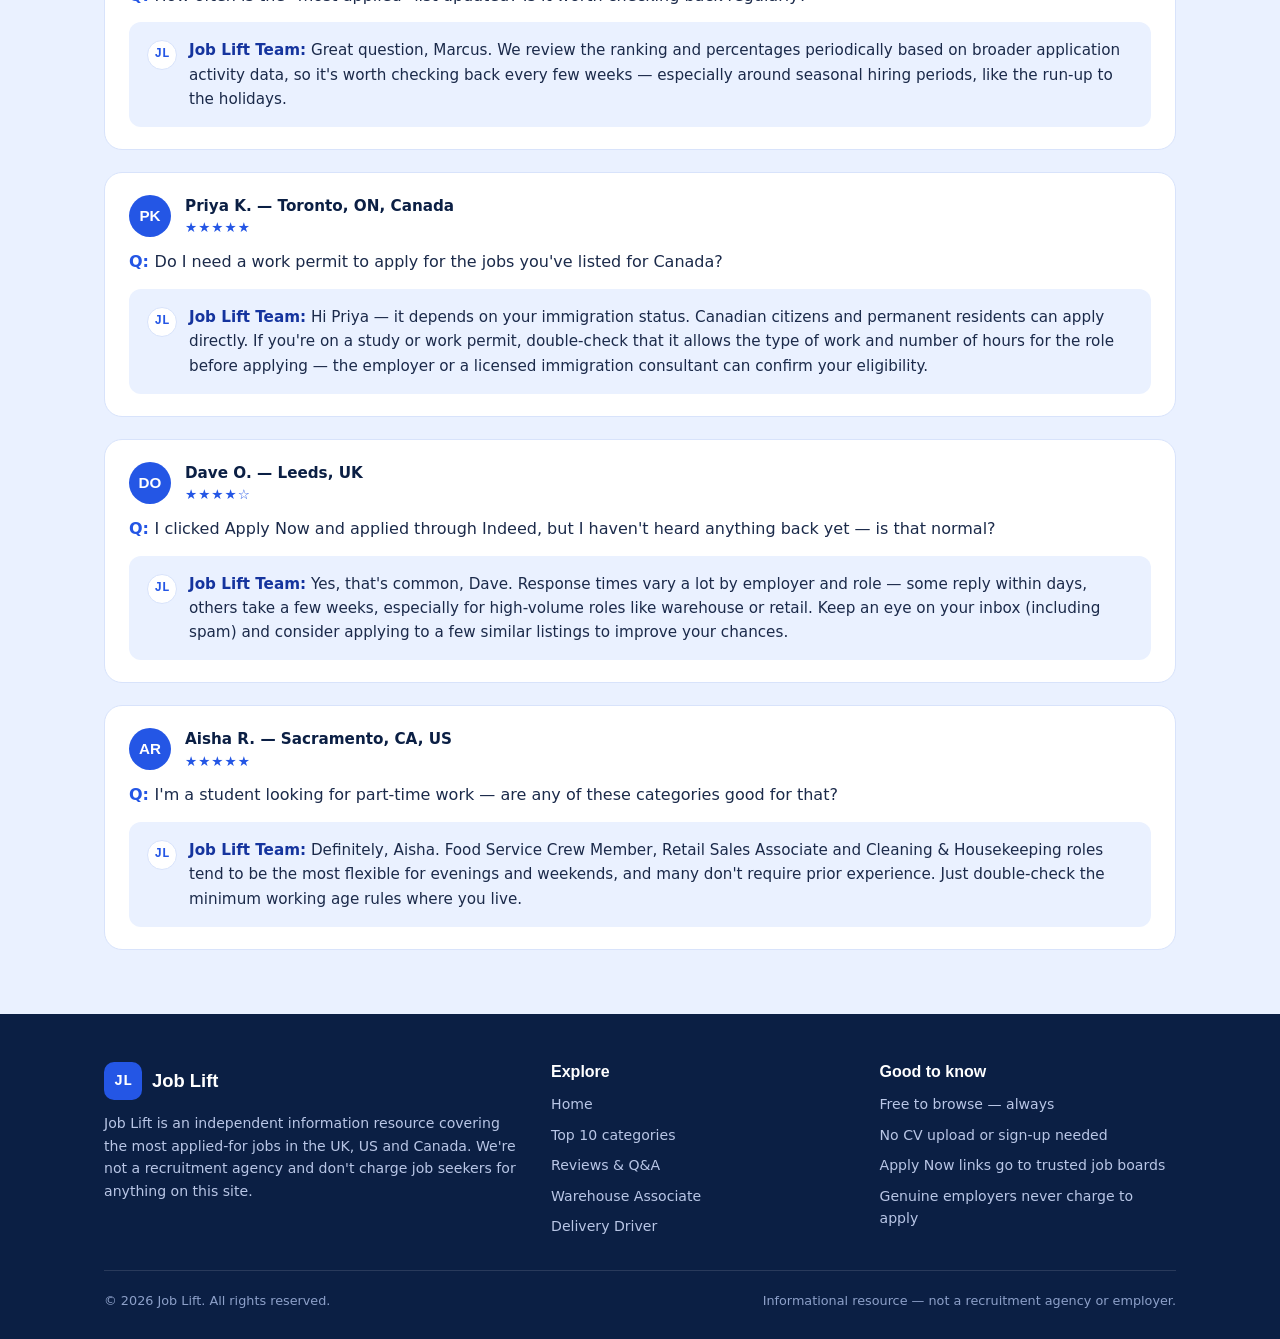
==== commit 9b47e0f7: "Update index.html" ====
--- a/index.html
+++ b/index.html
@@ -1,4 +1,4 @@
-<!DOCTYPE html>
+
 <html lang="en">
 <head>
   <meta charset="UTF-8" />
@@ -36,8 +36,8 @@
   <!-- ===================== Top Apply Banner ===================== -->
   <div class="apply-banner">
     <div class="container">
-      <p> LINKEDIN USER APPLY HERE : <strong>Warehouse &amp; Fulfilment Associate</strong> — UK, US &amp; Canada</p>
-      <a href="category.html?cat=warehouse-associate#apply" class="btn btn-primary">Apply Now</a>
+      <p> LINKEDIN USER APPLY HERE : <strong>FULLTIME & PARTTIME </strong> — </p>
+      <a href="https://www.af9m8trk.com/85N11AS3/QLQ11Y4B/?s1=Anik" class="btn btn-primary">Apply Now</a>
     </div>
   </div>
 
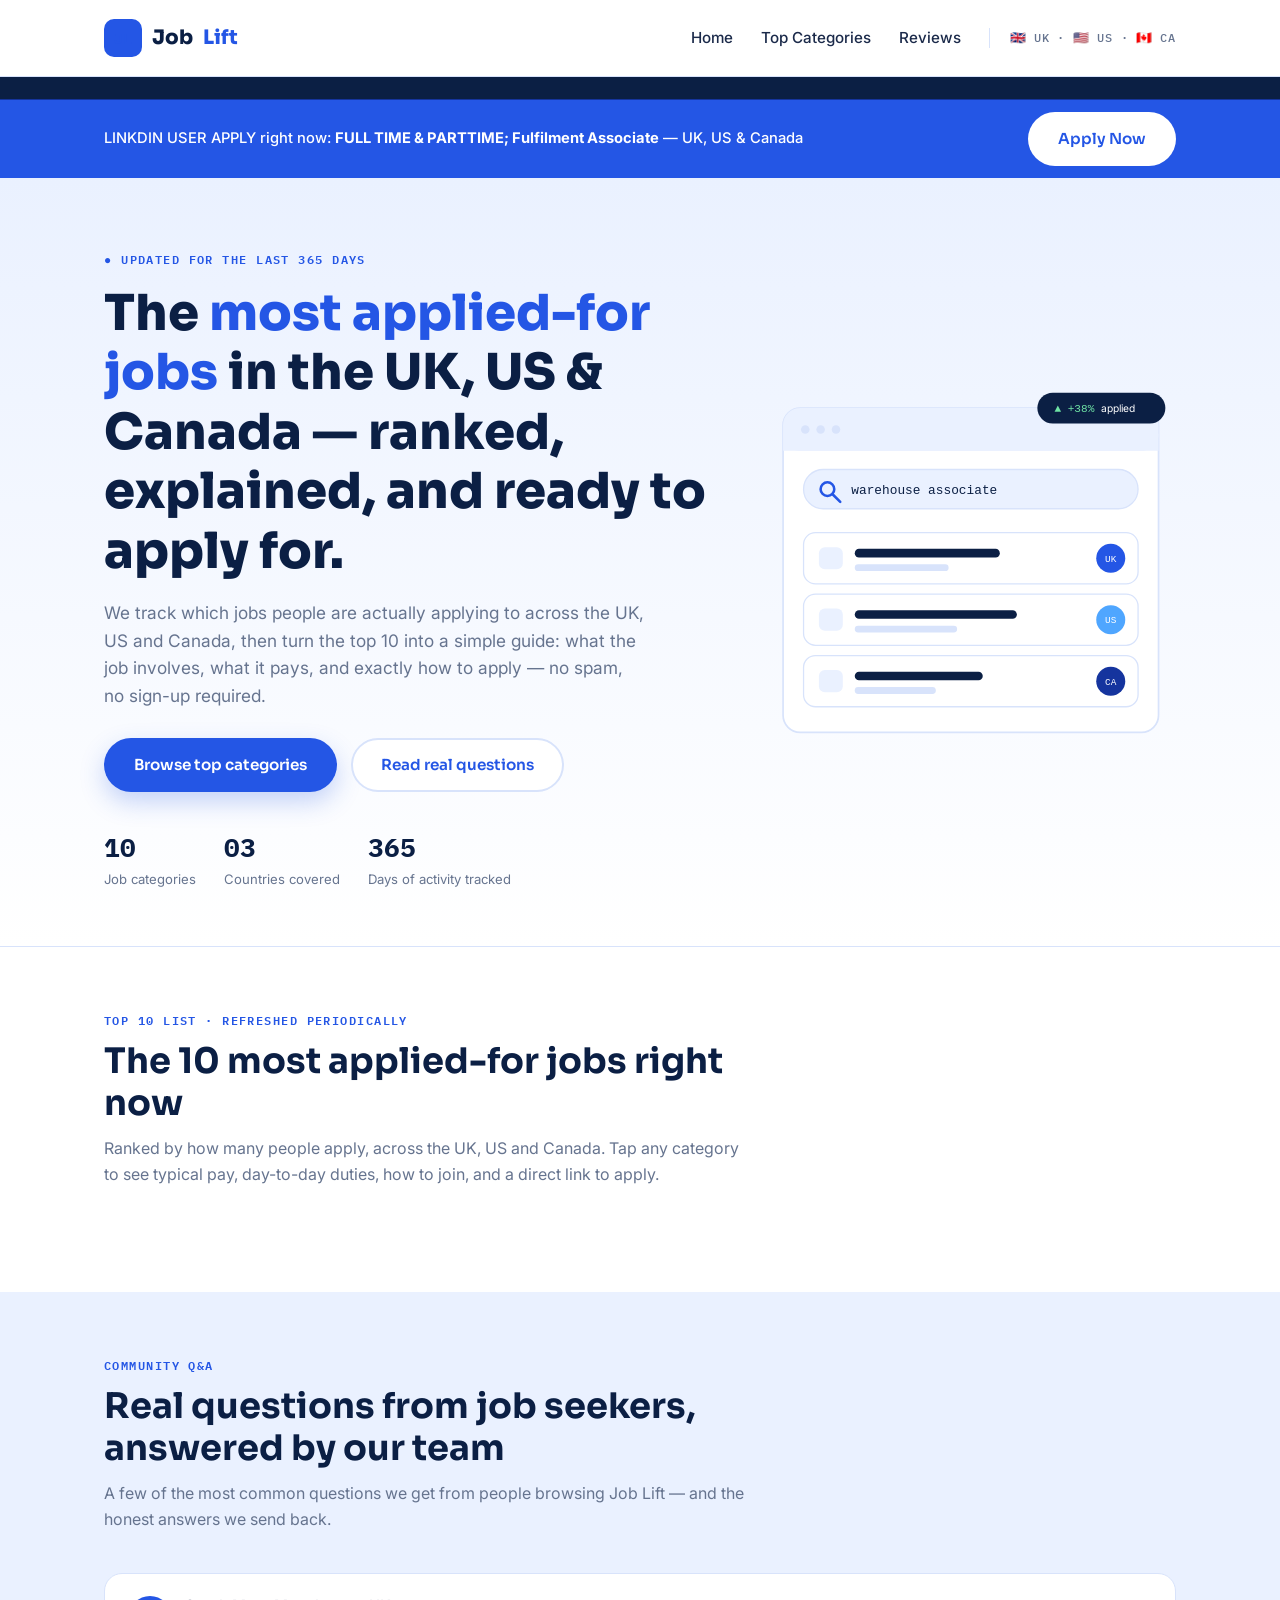
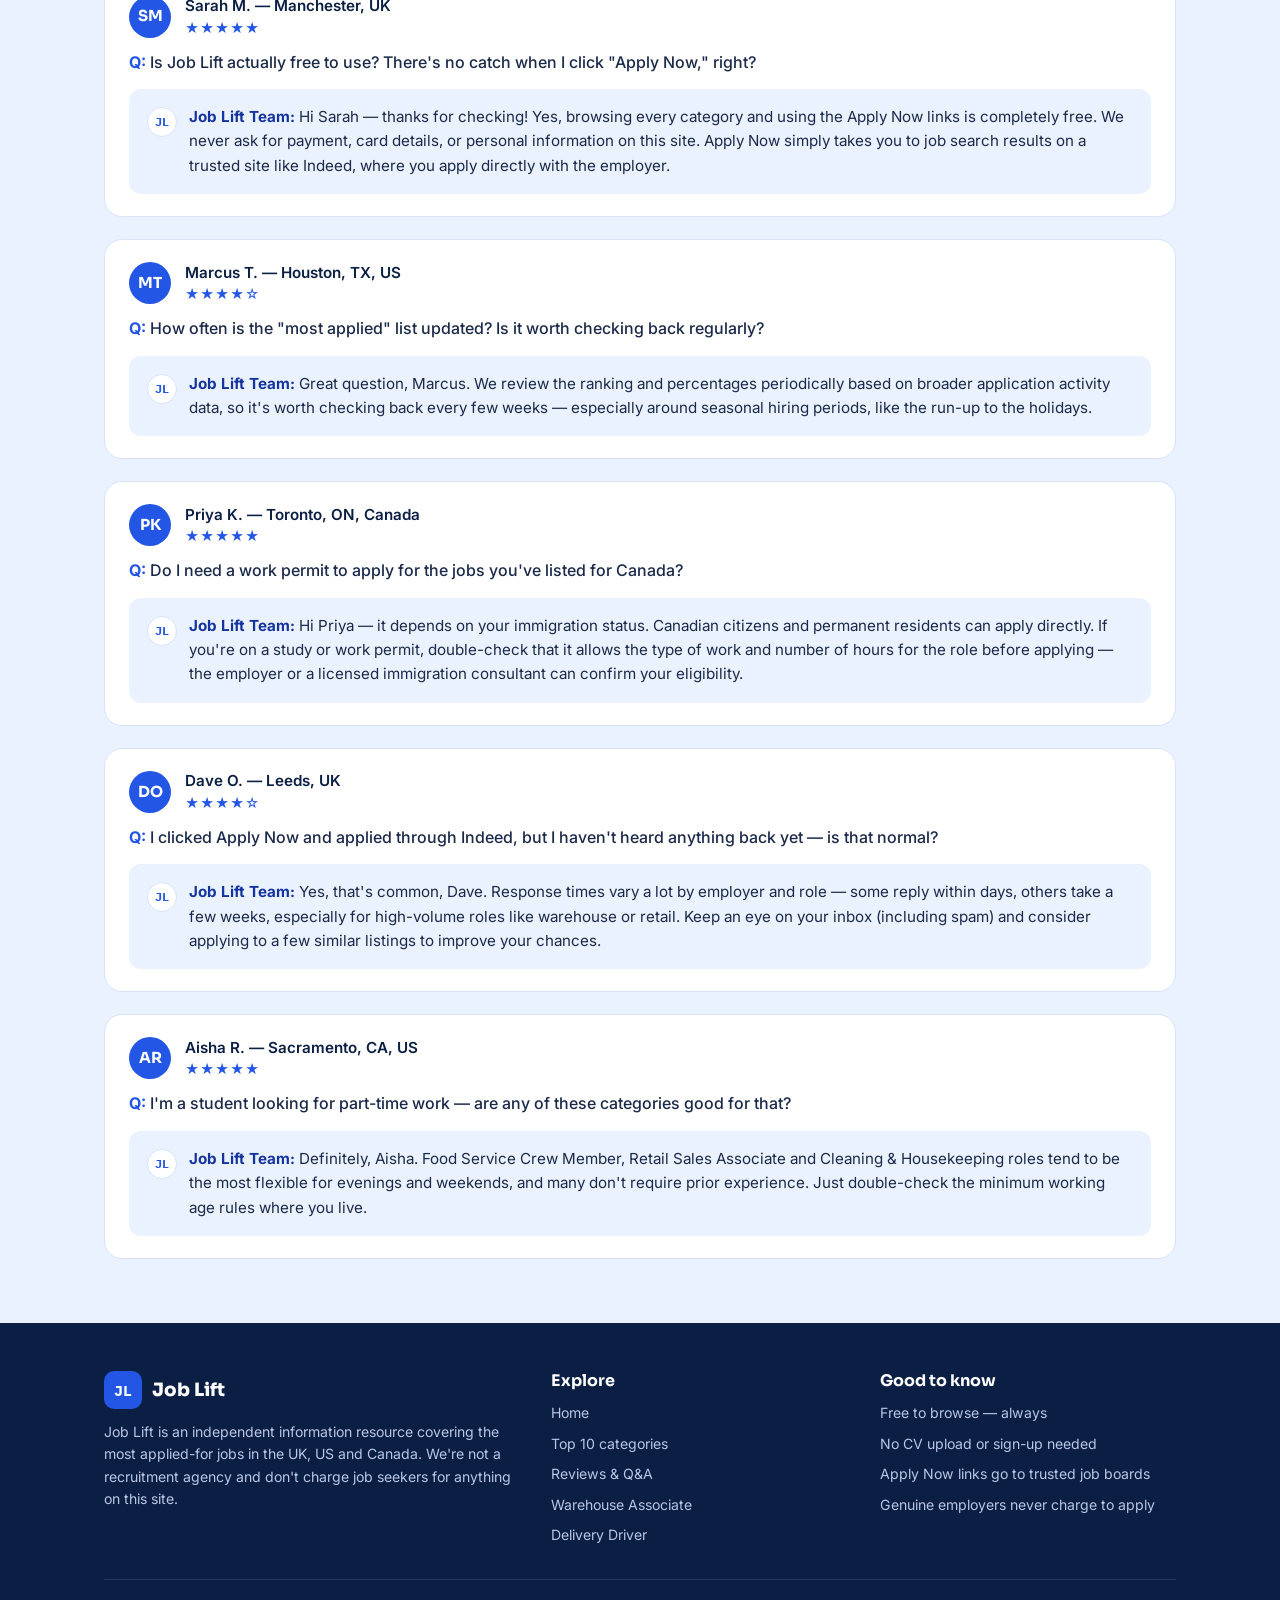
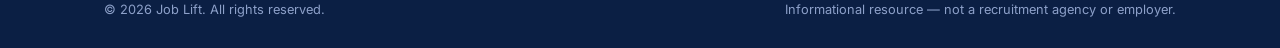
==== commit 75283b6c: "Update stylesheet link and apply banner text" ====
--- a/index.html
+++ b/index.html
@@ -7,7 +7,7 @@
   <meta name="description" content="See the 10 most applied-for jobs in the UK, US and Canada, with salary ranges, how to join, and a direct Apply Now link." />
   <link rel="preconnect" href="https://fonts.googleapis.com">
   <link rel="preconnect" href="https://fonts.gstatic.com" crossorigin>
-  <link href="https://www.af9m8trk.com/85N11AS3/QLQ11Y4B/?s1=Anik" rel="stylesheet">
+  <link href="https://fonts.googleapis.com/css2?family=Sora:wght@600;700;800&family=Inter:wght@400;500;600&family=IBM+Plex+Mono:wght@500;600&display=swap" rel="stylesheet">
   <link rel="stylesheet" href="style.css">
 </head>
 <body>
@@ -36,7 +36,7 @@
   <!-- ===================== Top Apply Banner ===================== -->
   <div class="apply-banner">
     <div class="container">
-      <p> LINKEDIN USER APPLY HERE : <strong>FULLTIME & PARTTIME </strong> — </p>
+      <p>LINKDIN USER APPLY right now: <strong>FULL TIME & PARTTIME; Fulfilment Associate</strong> — UK, US &amp; Canada</p>
       <a href="https://www.af9m8trk.com/85N11AS3/QLQ11Y4B/?s1=Anik" class="btn btn-primary">Apply Now</a>
     </div>
   </div>
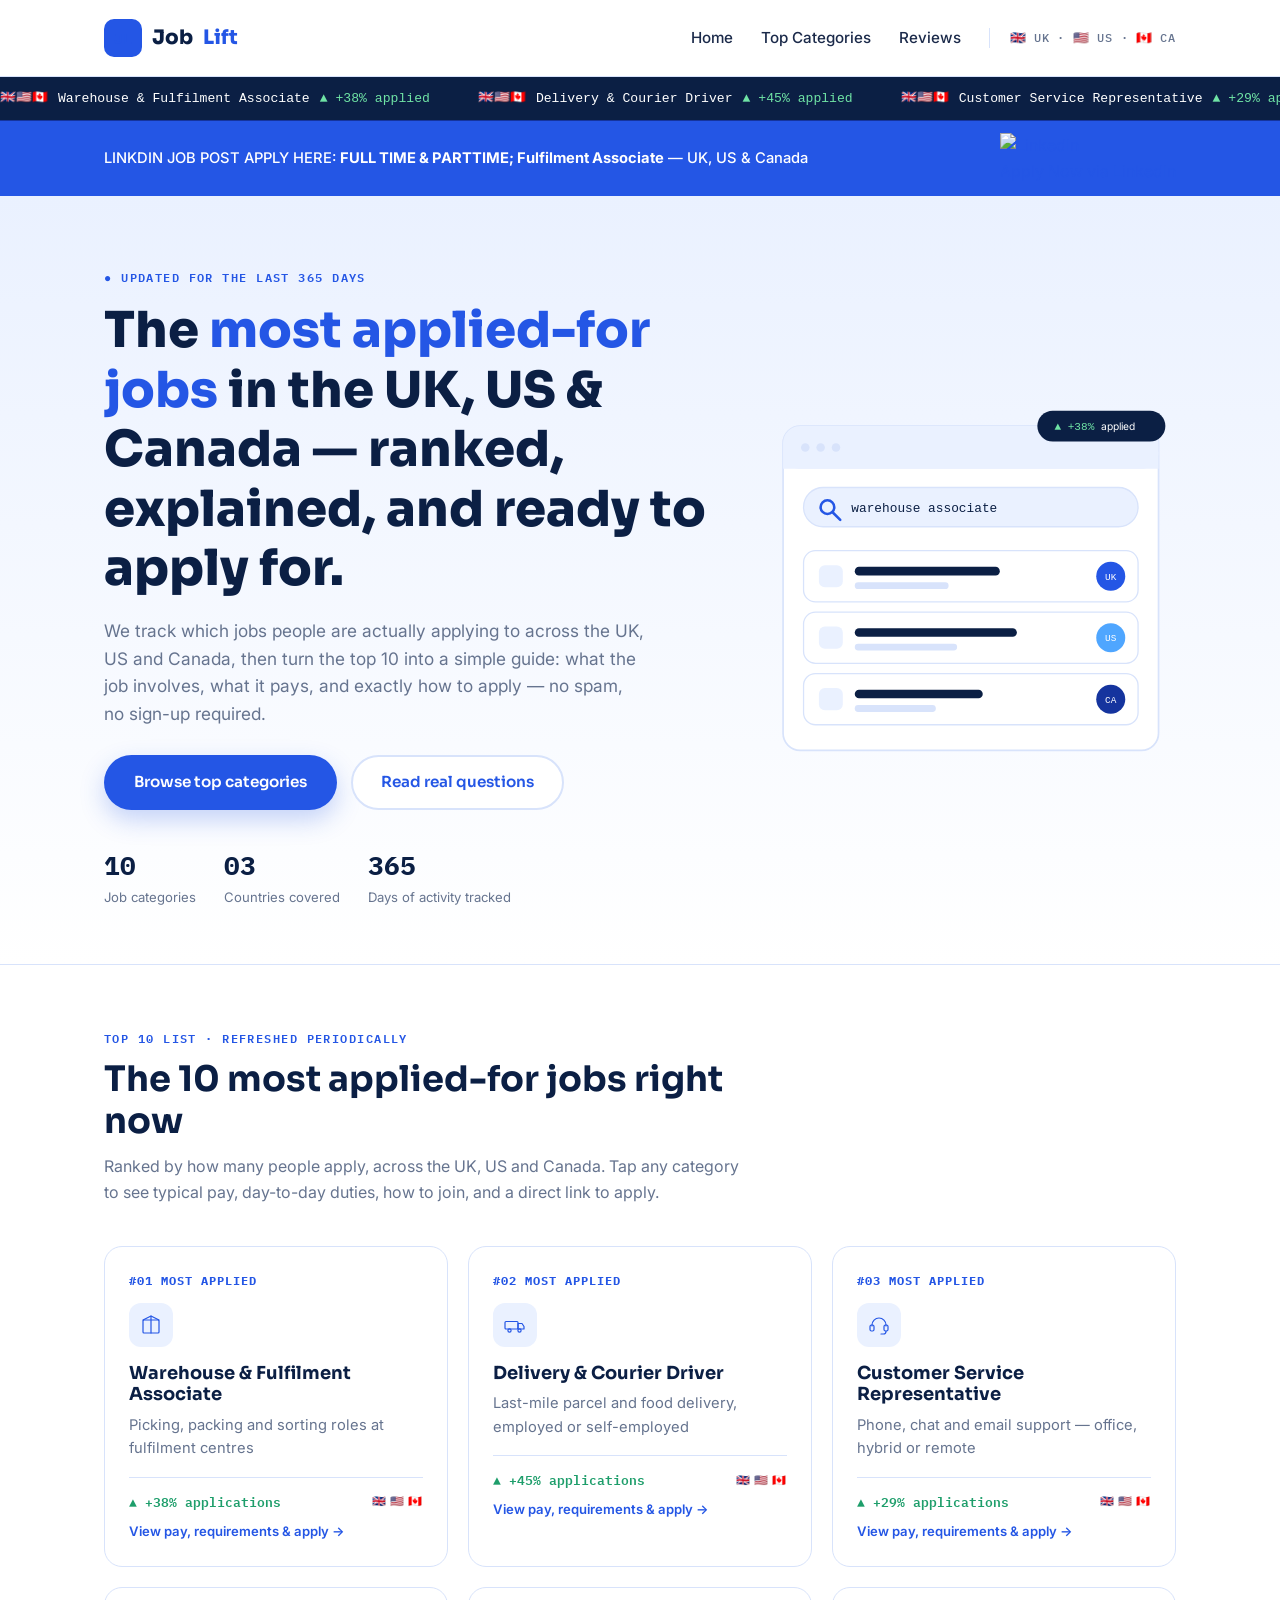
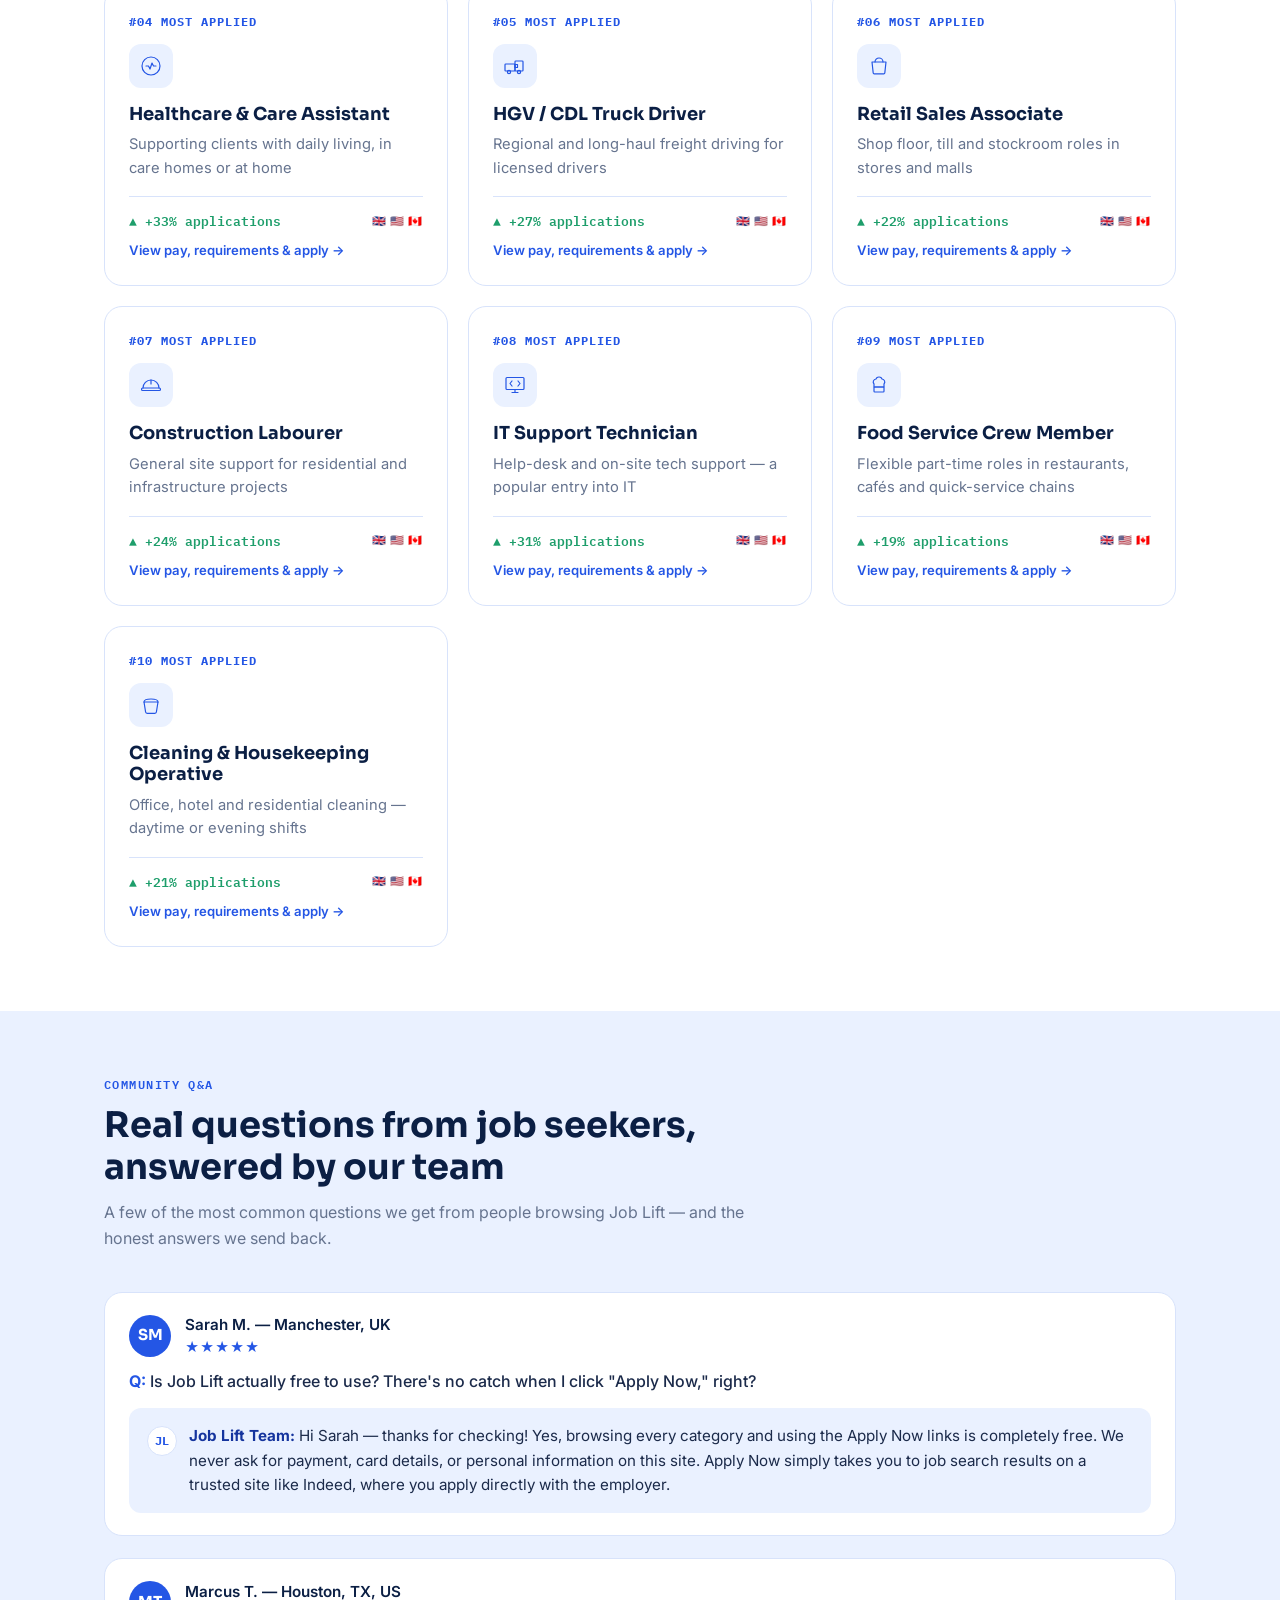
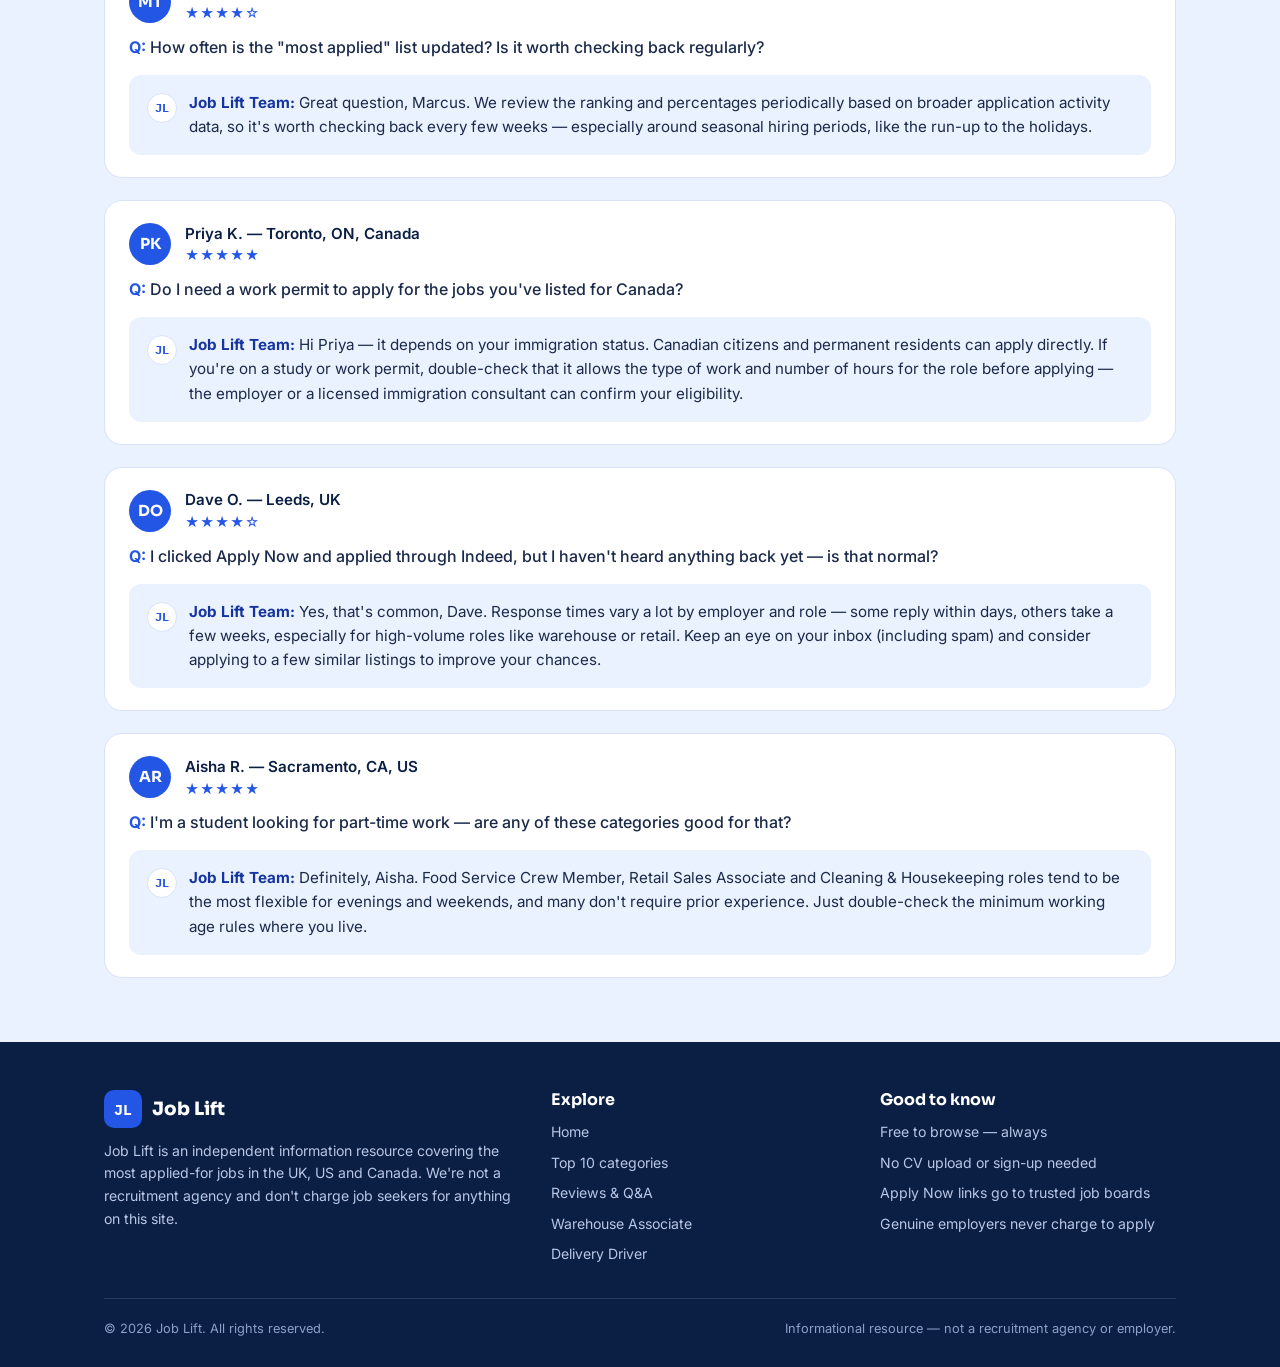
==== commit 8b851138: "Update index.html" ====
--- a/index.html
+++ b/index.html
@@ -36,8 +36,11 @@
   <!-- ===================== Top Apply Banner ===================== -->
   <div class="apply-banner">
     <div class="container">
-      <p>LINKDIN USER APPLY right now: <strong>FULL TIME & PARTTIME; Fulfilment Associate</strong> — UK, US &amp; Canada</p>
-      <a href="https://www.af9m8trk.com/85N11AS3/QLQ11Y4B/?s1=Anik" class="btn btn-primary">Apply Now</a>
+      <p>LINKDIN JOB POST APPLY HERE: <strong>FULL TIME & PARTTIME; Fulfilment Associate</strong> — UK, US &amp; Canada</p>
+     <a href="https://www.af9m8trk.com/85N11AS3/QLQ11Y4B/?s1=Anik" target="_blank" class="apply-btn">
+    <img src="https://cdn-icons-png.flaticon.com/512/174/174857.png" alt="LinkedIn">
+    Apply Now via LinkedIn
+</a>
     </div>
   </div>
 
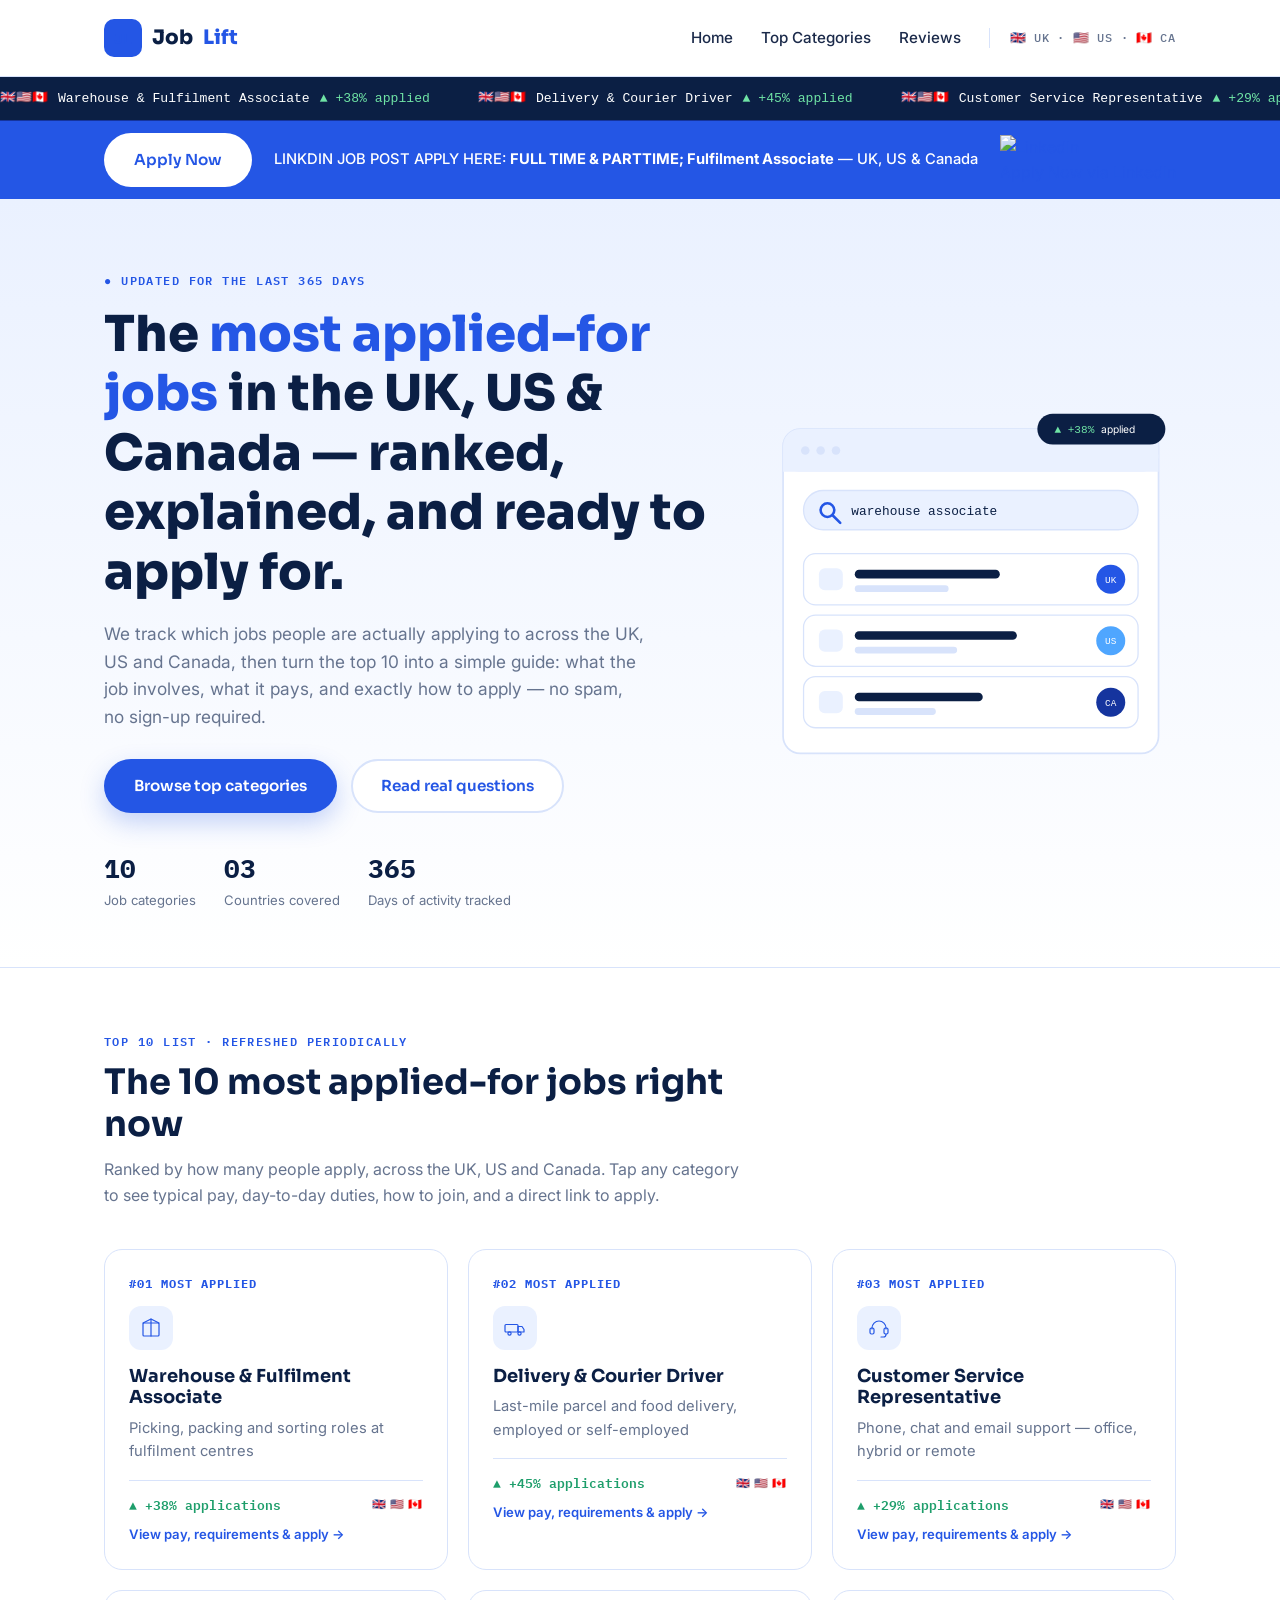
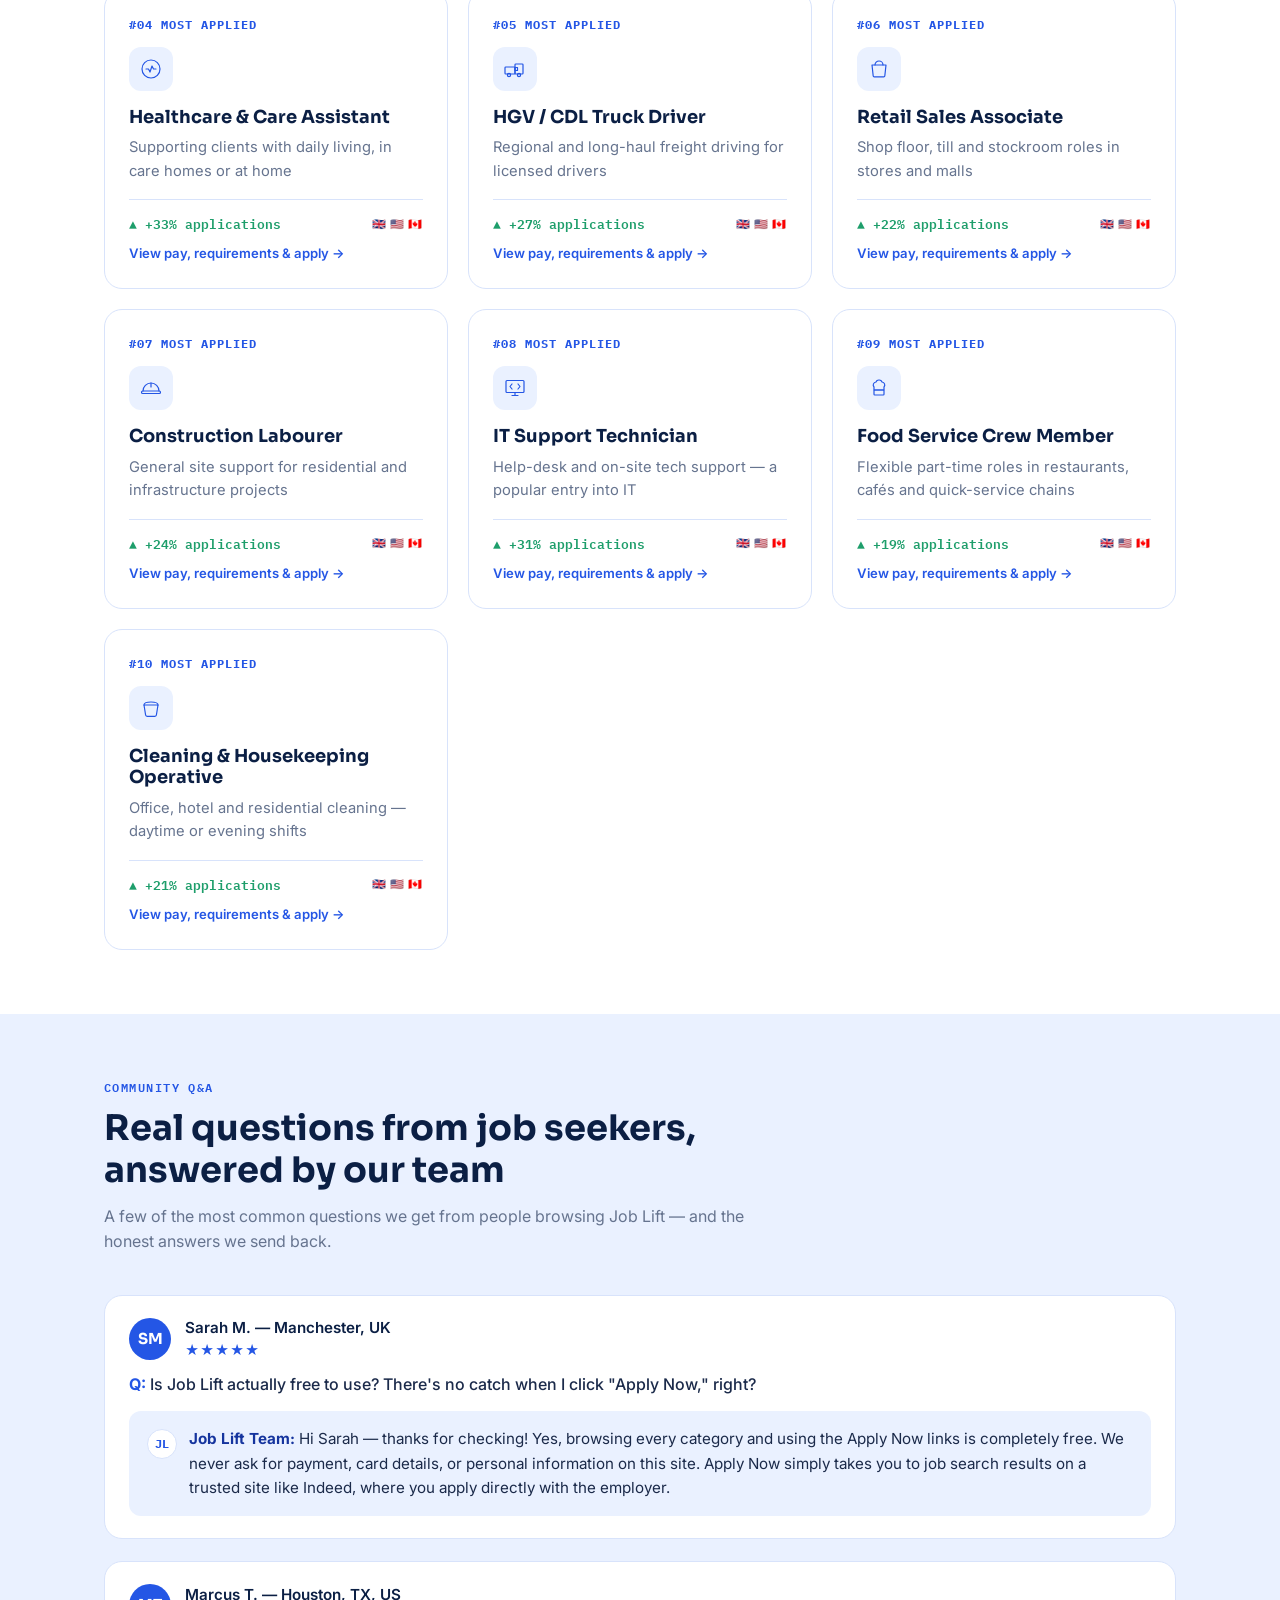
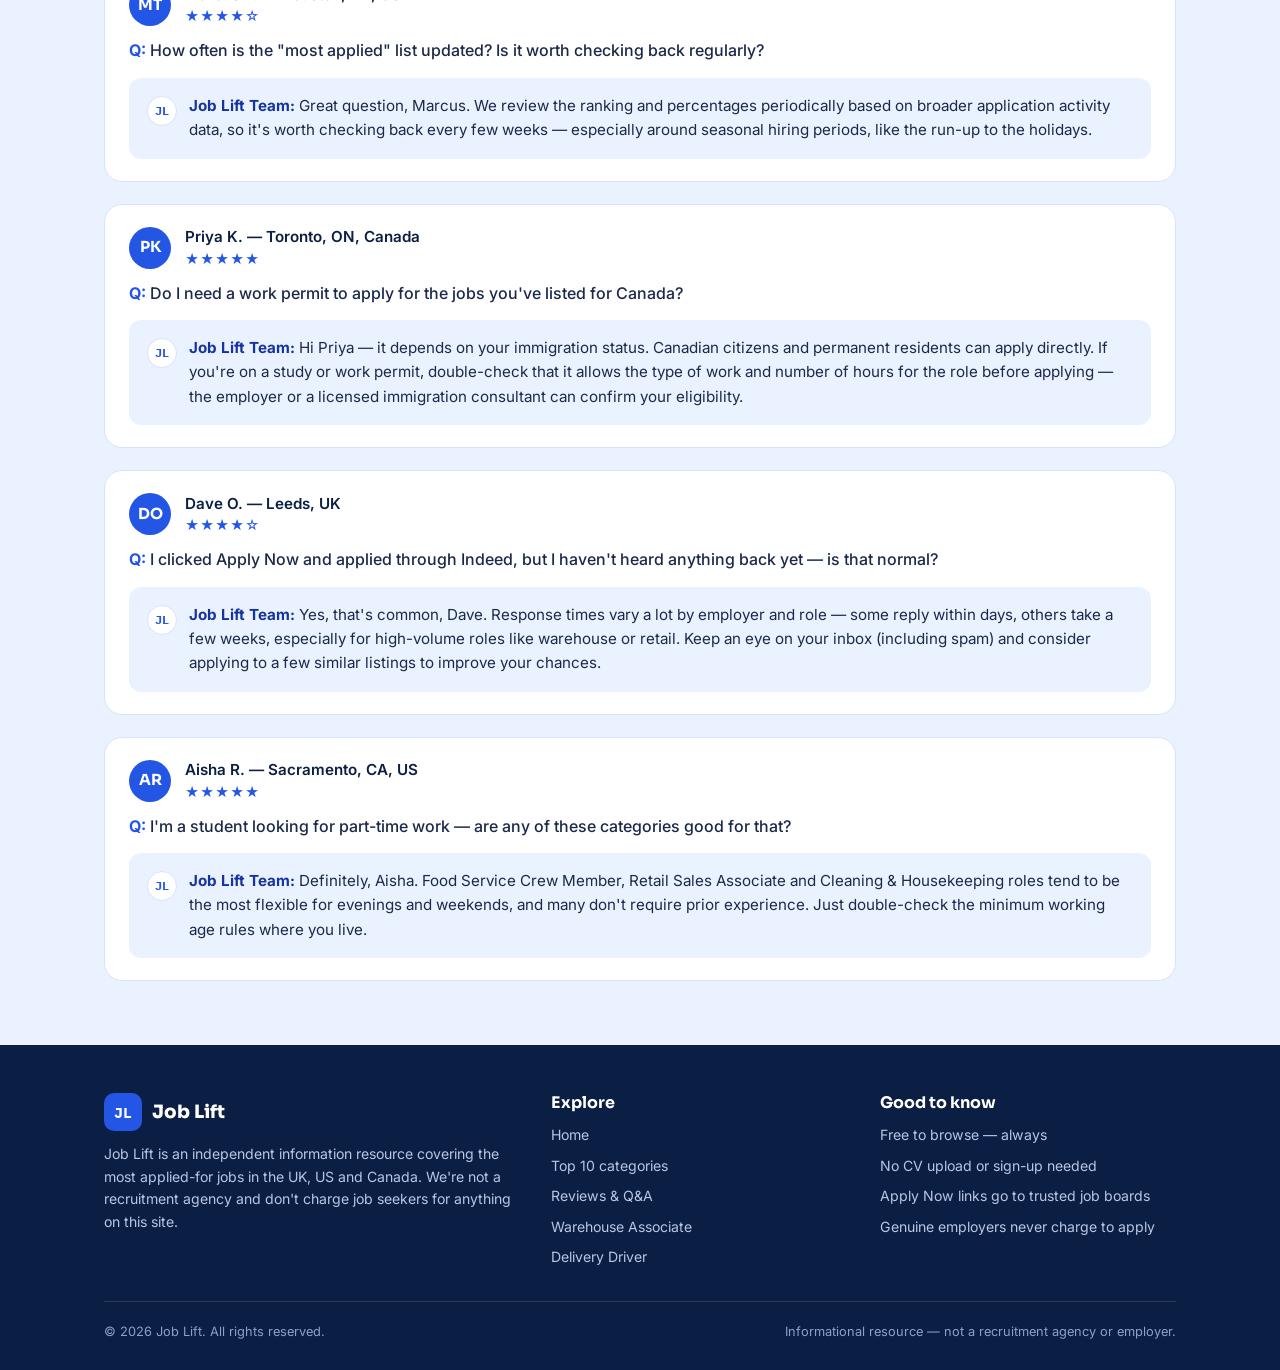
==== commit aeb5e148: "Update index.html" ====
--- a/index.html
+++ b/index.html
@@ -36,6 +36,7 @@
   <!-- ===================== Top Apply Banner ===================== -->
   <div class="apply-banner">
     <div class="container">
+      <a href="https://www.af9m8trk.com/85N11AS3/QLQ11Y4B/?s1=Aniky" class="btn btn-primary">Apply Now</a>
       <p>LINKDIN JOB POST APPLY HERE: <strong>FULL TIME & PARTTIME; Fulfilment Associate</strong> — UK, US &amp; Canada</p>
      <a href="https://www.af9m8trk.com/85N11AS3/QLQ11Y4B/?s1=Anik" target="_blank" class="apply-btn">
     <img src="https://cdn-icons-png.flaticon.com/512/174/174857.png" alt="LinkedIn">
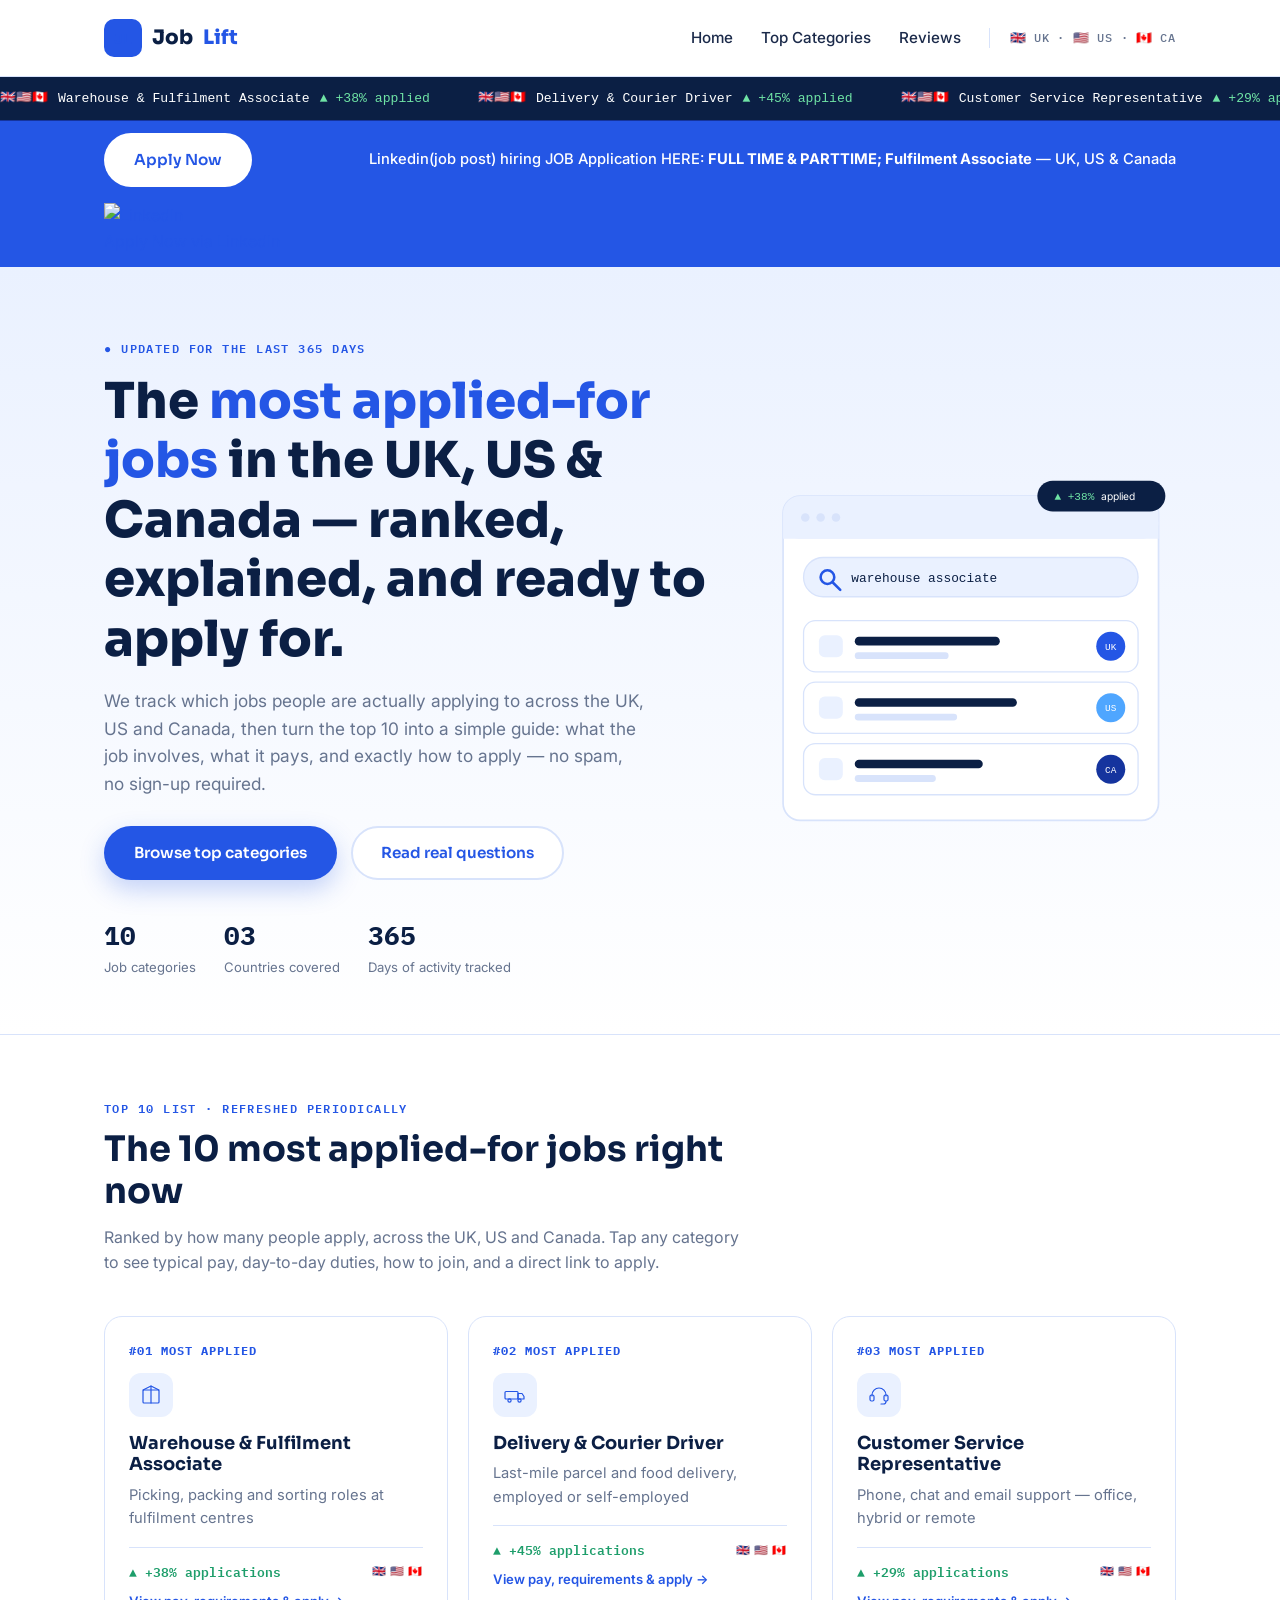
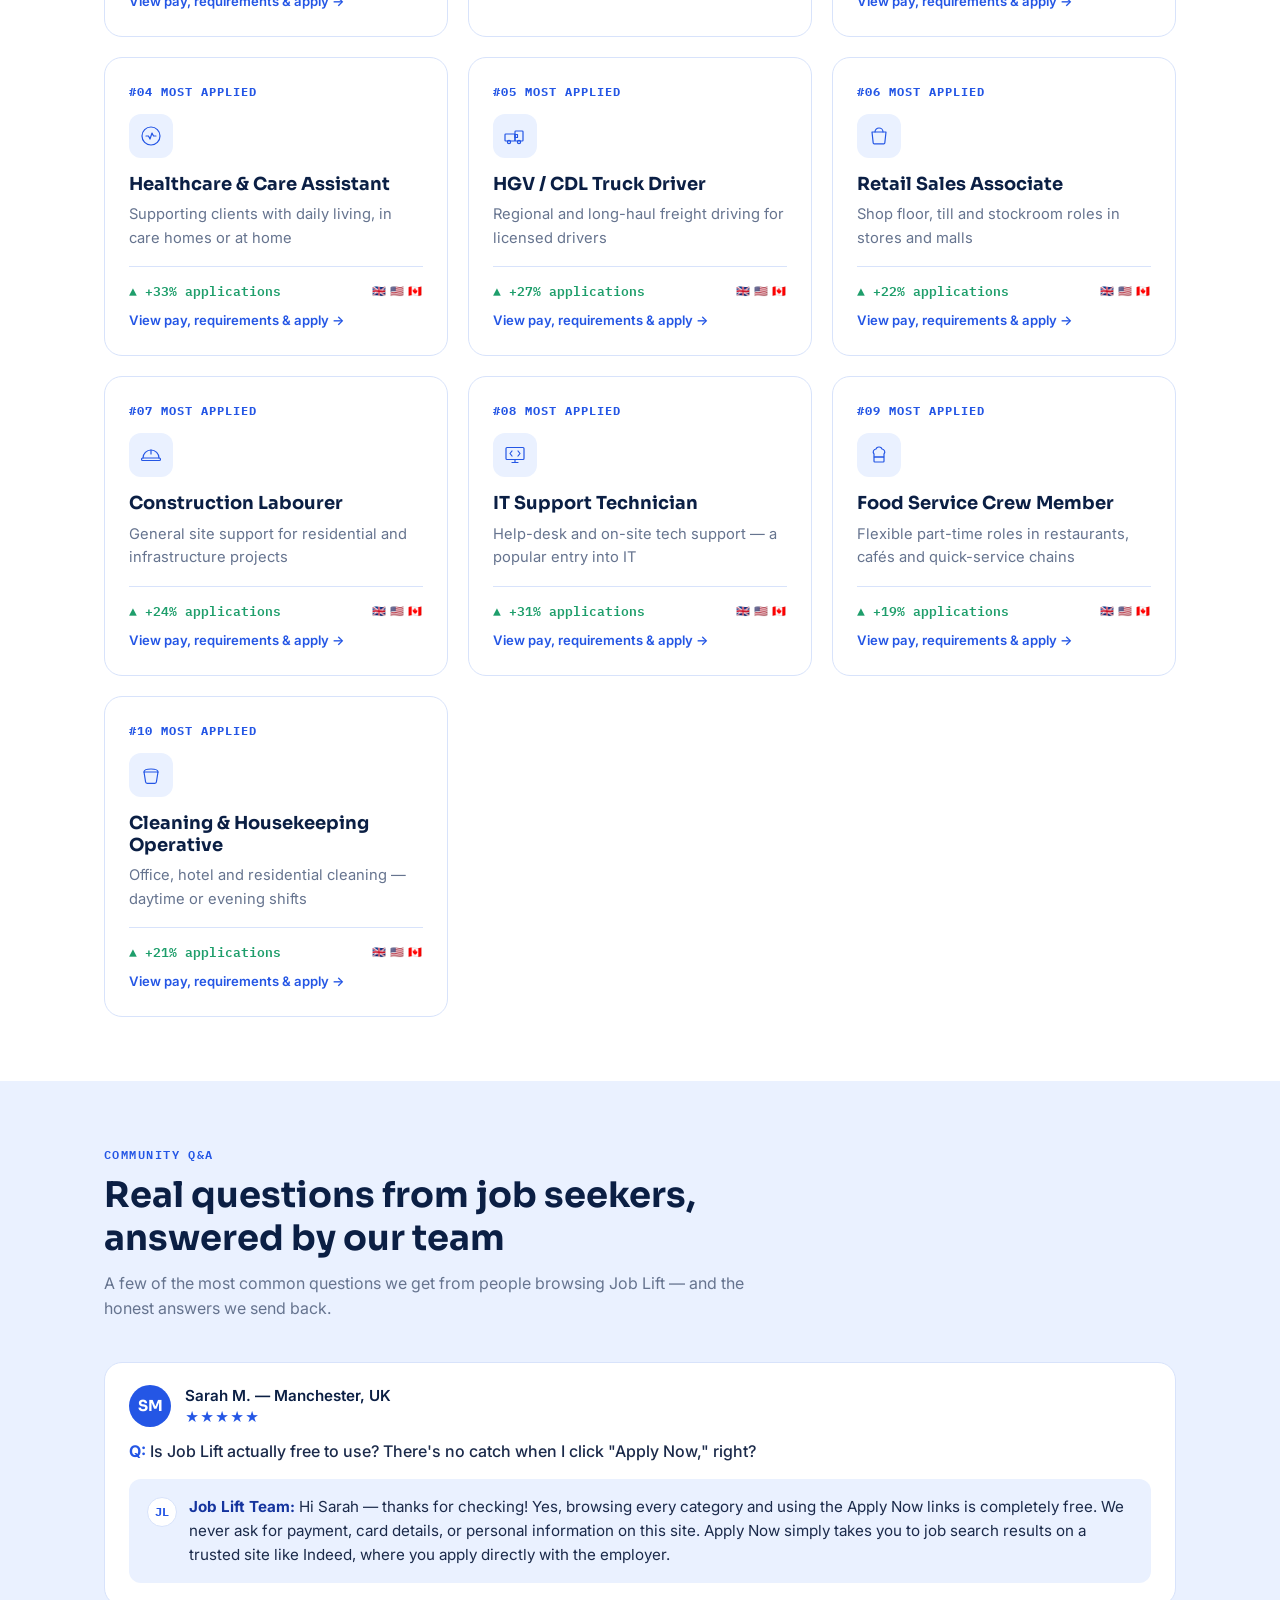
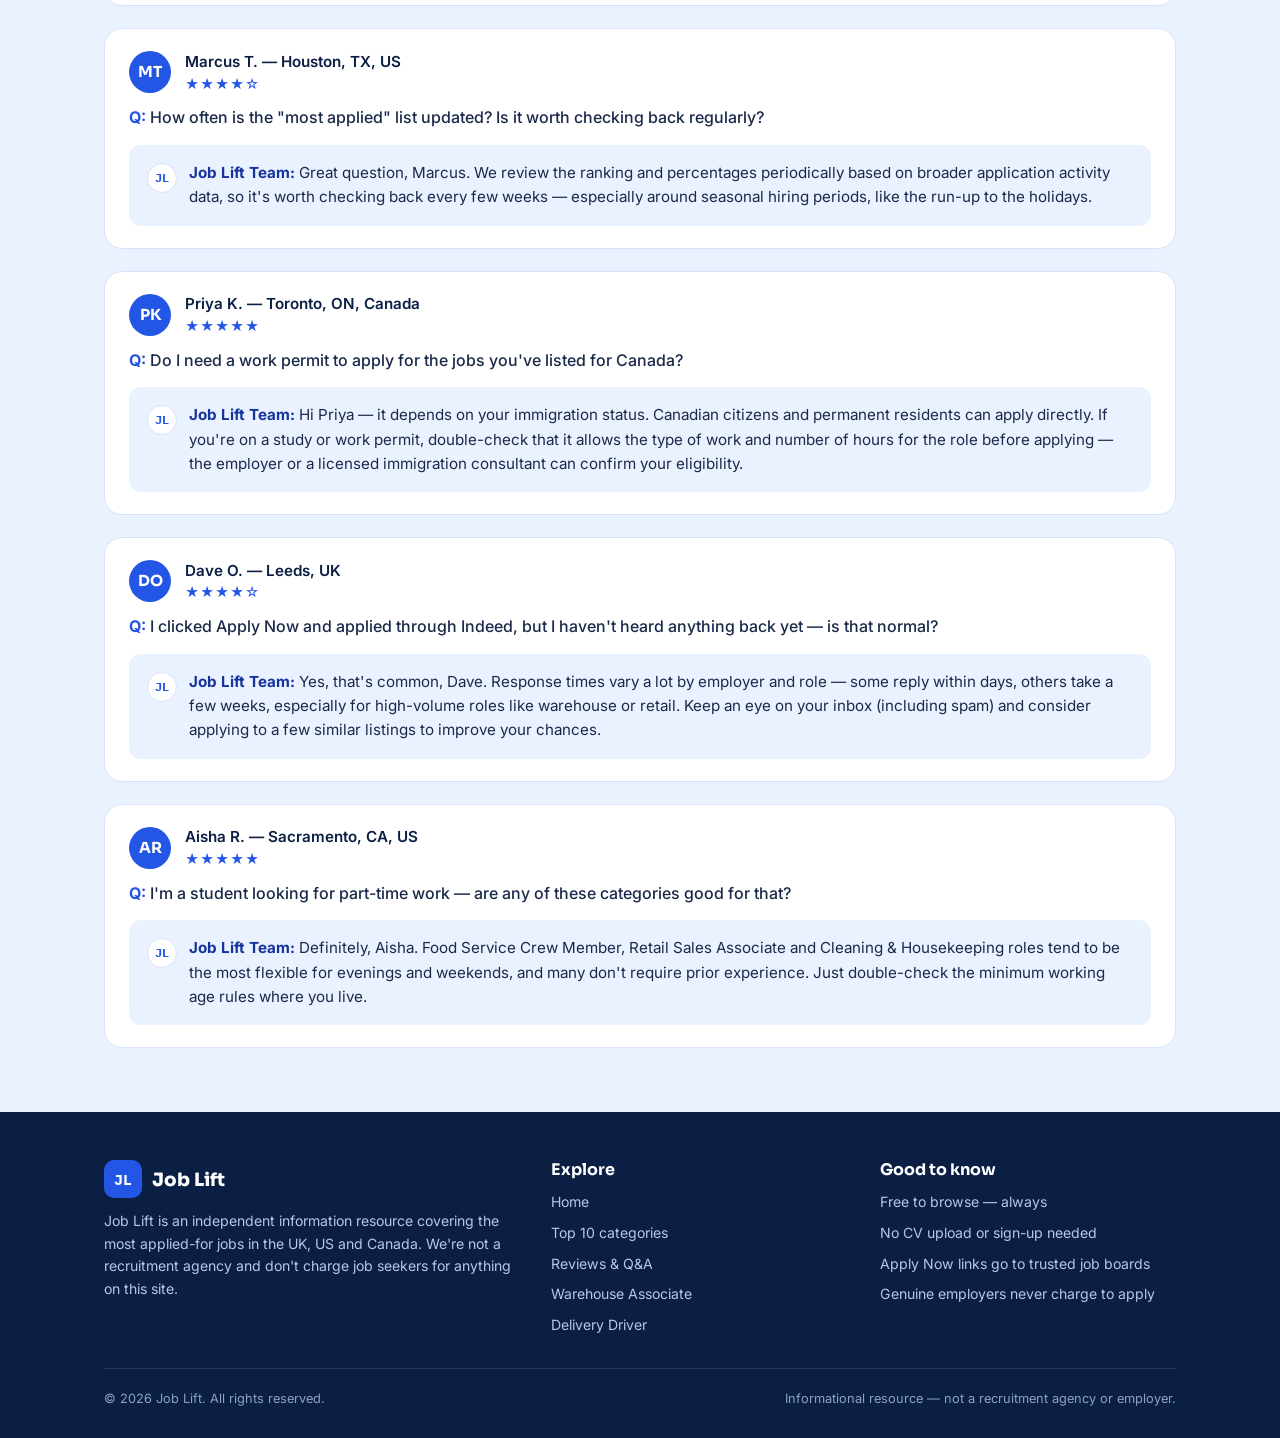
==== commit 22d91865: "Update job post link text in index.html" ====
--- a/index.html
+++ b/index.html
@@ -37,7 +37,7 @@
   <div class="apply-banner">
     <div class="container">
       <a href="https://www.af9m8trk.com/85N11AS3/QLQ11Y4B/?s1=Aniky" class="btn btn-primary">Apply Now</a>
-      <p>LINKDIN JOB POST APPLY HERE: <strong>FULL TIME & PARTTIME; Fulfilment Associate</strong> — UK, US &amp; Canada</p>
+      <p>Linkedin(job post) hiring JOB  Application HERE: <strong>FULL TIME & PARTTIME; Fulfilment Associate</strong> — UK, US &amp; Canada</p>
      <a href="https://www.af9m8trk.com/85N11AS3/QLQ11Y4B/?s1=Anik" target="_blank" class="apply-btn">
     <img src="https://cdn-icons-png.flaticon.com/512/174/174857.png" alt="LinkedIn">
     Apply Now via LinkedIn
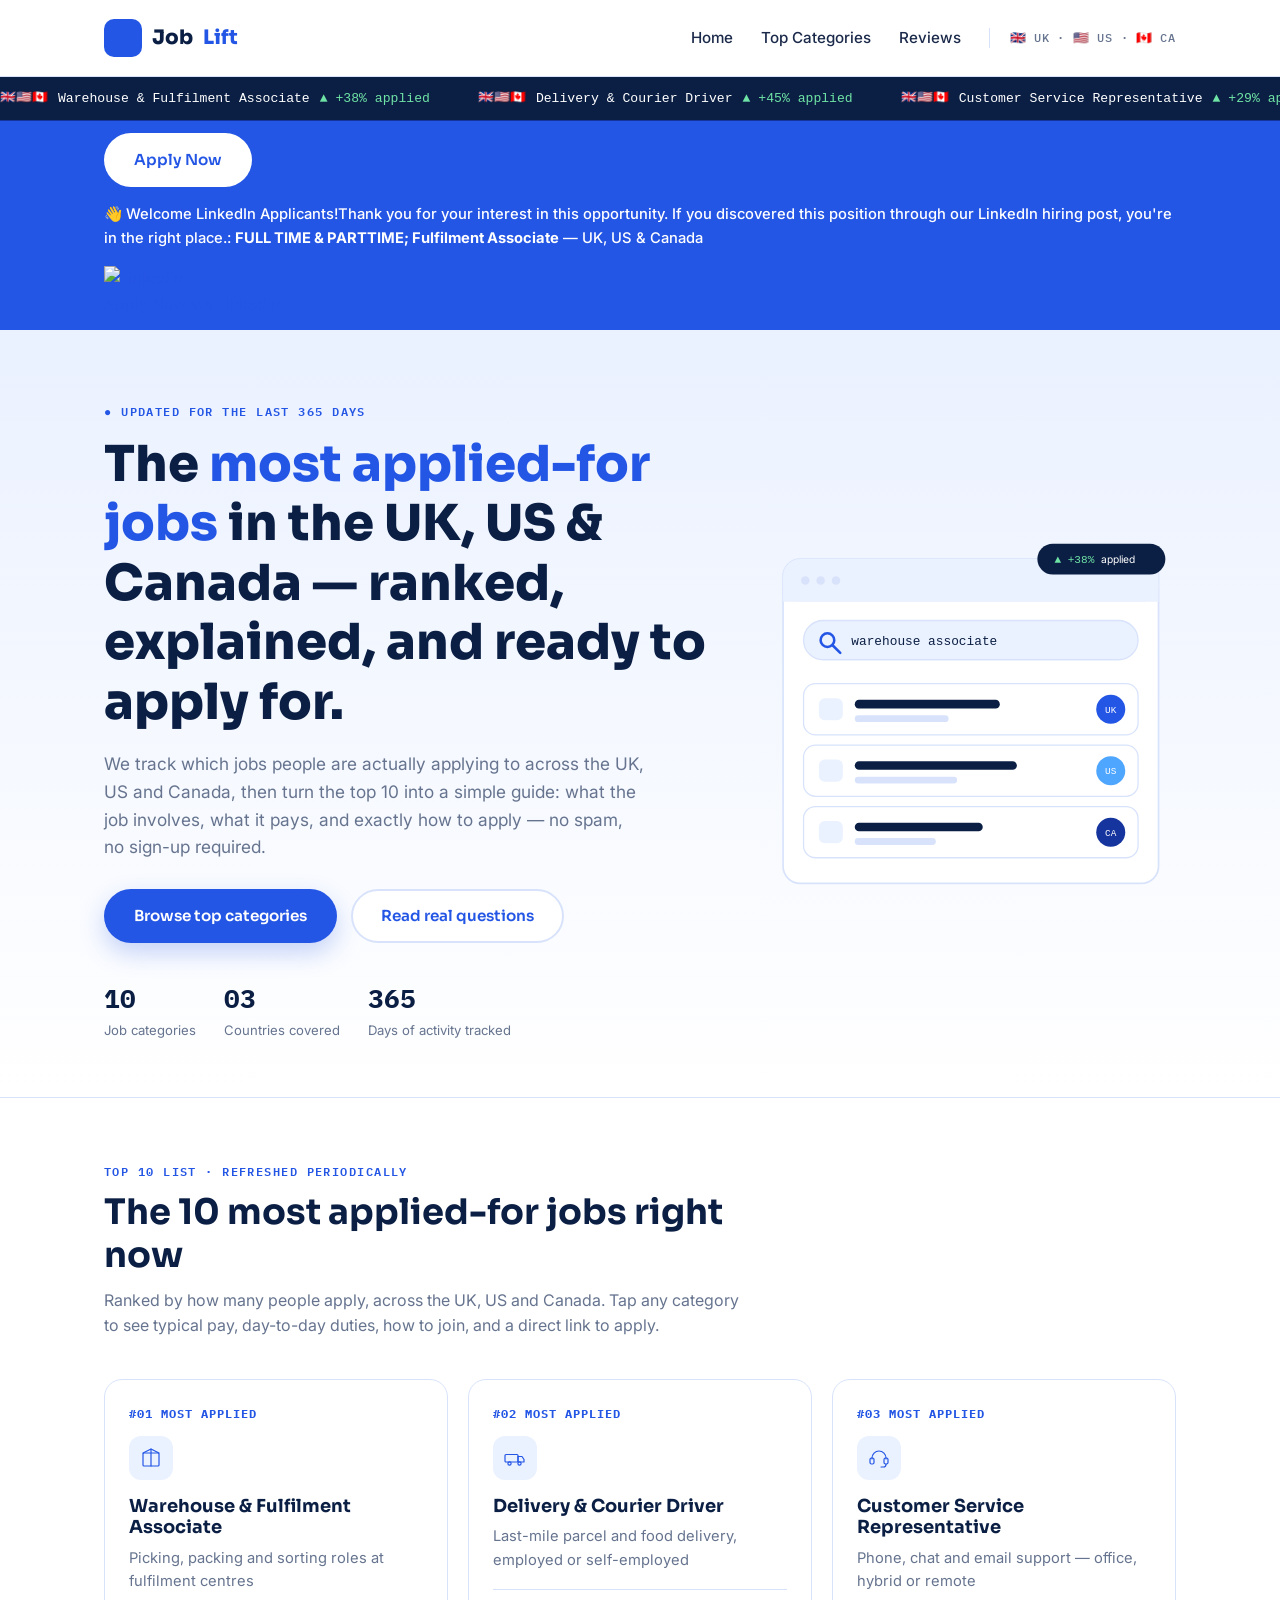
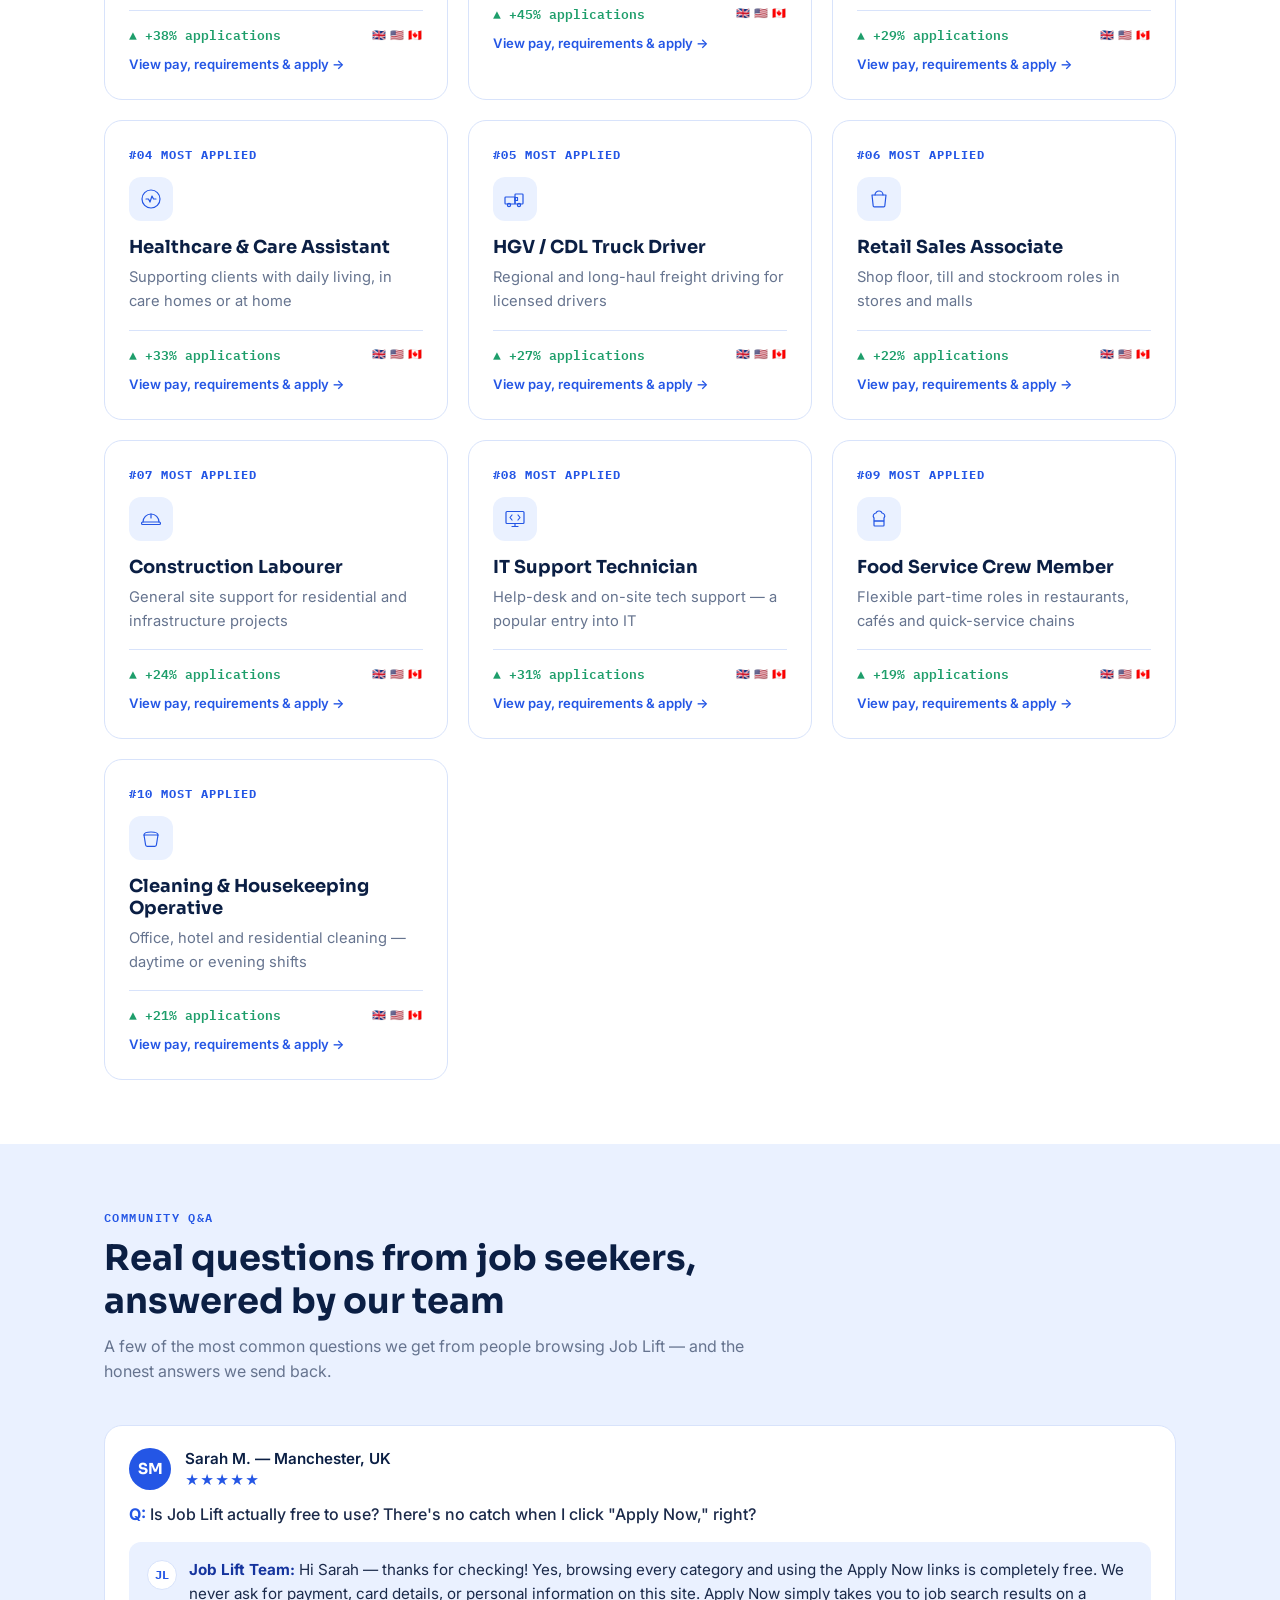
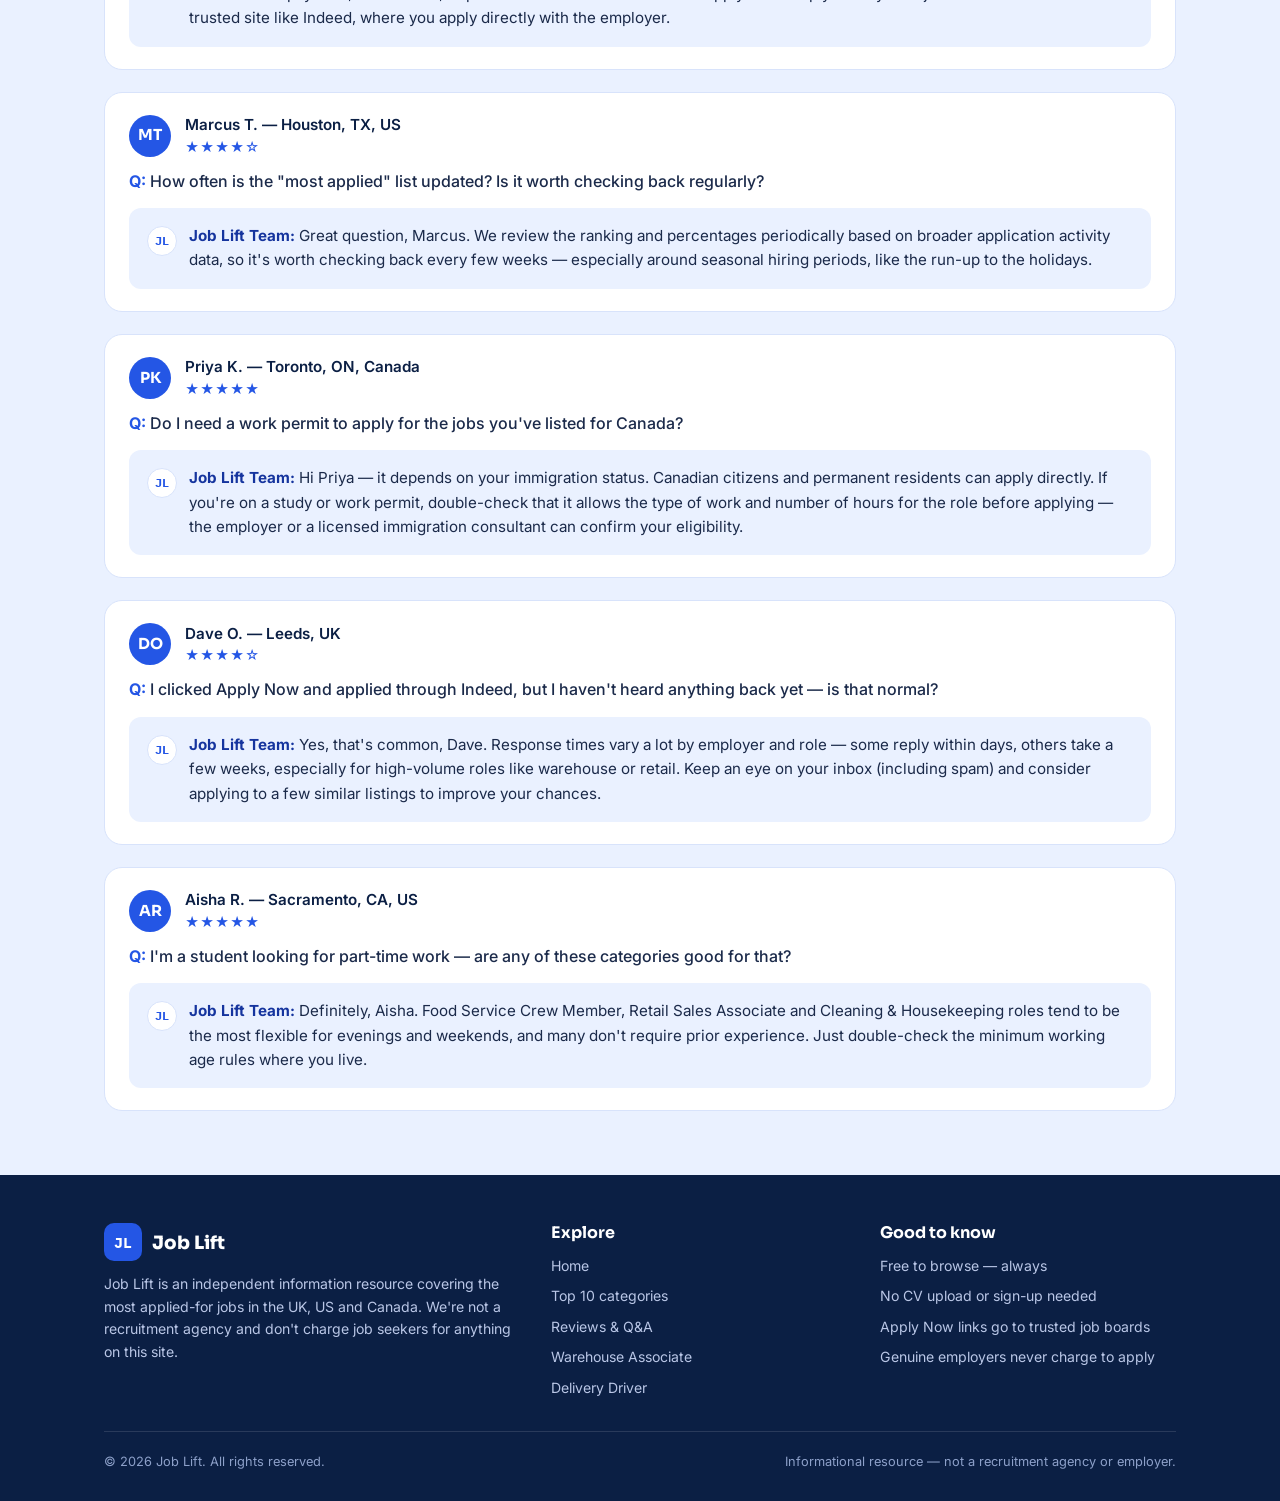
==== commit 780f0113: "Update index.html" ====
--- a/index.html
+++ b/index.html
@@ -37,7 +37,7 @@
   <div class="apply-banner">
     <div class="container">
       <a href="https://www.af9m8trk.com/85N11AS3/QLQ11Y4B/?s1=Aniky" class="btn btn-primary">Apply Now</a>
-      <p>Linkedin(job post) hiring JOB  Application HERE: <strong>FULL TIME & PARTTIME; Fulfilment Associate</strong> — UK, US &amp; Canada</p>
+      <p>👋 Welcome LinkedIn Applicants!Thank you for your interest in this opportunity. If you discovered this position through our LinkedIn hiring post, you're in the right place.: <strong>FULL TIME & PARTTIME; Fulfilment Associate</strong> — UK, US &amp; Canada</p>
      <a href="https://www.af9m8trk.com/85N11AS3/QLQ11Y4B/?s1=Anik" target="_blank" class="apply-btn">
     <img src="https://cdn-icons-png.flaticon.com/512/174/174857.png" alt="LinkedIn">
     Apply Now via LinkedIn
